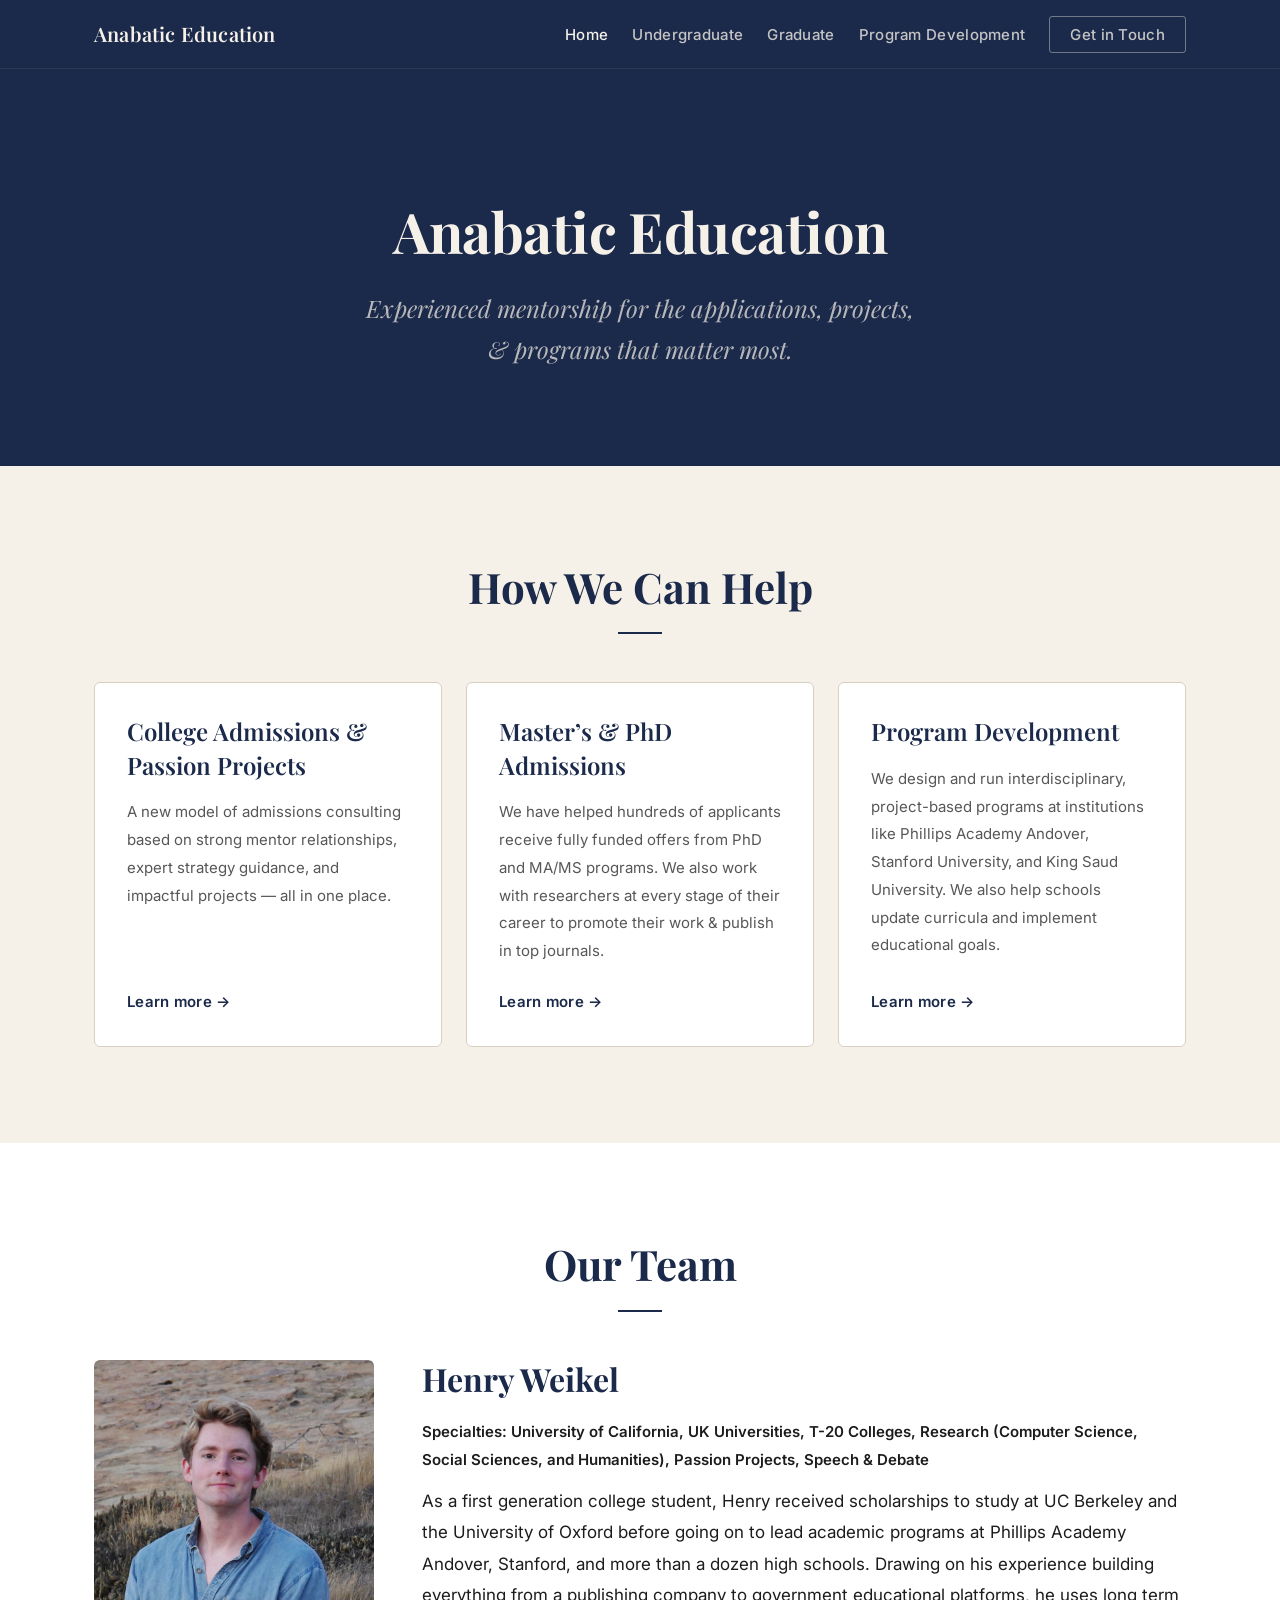
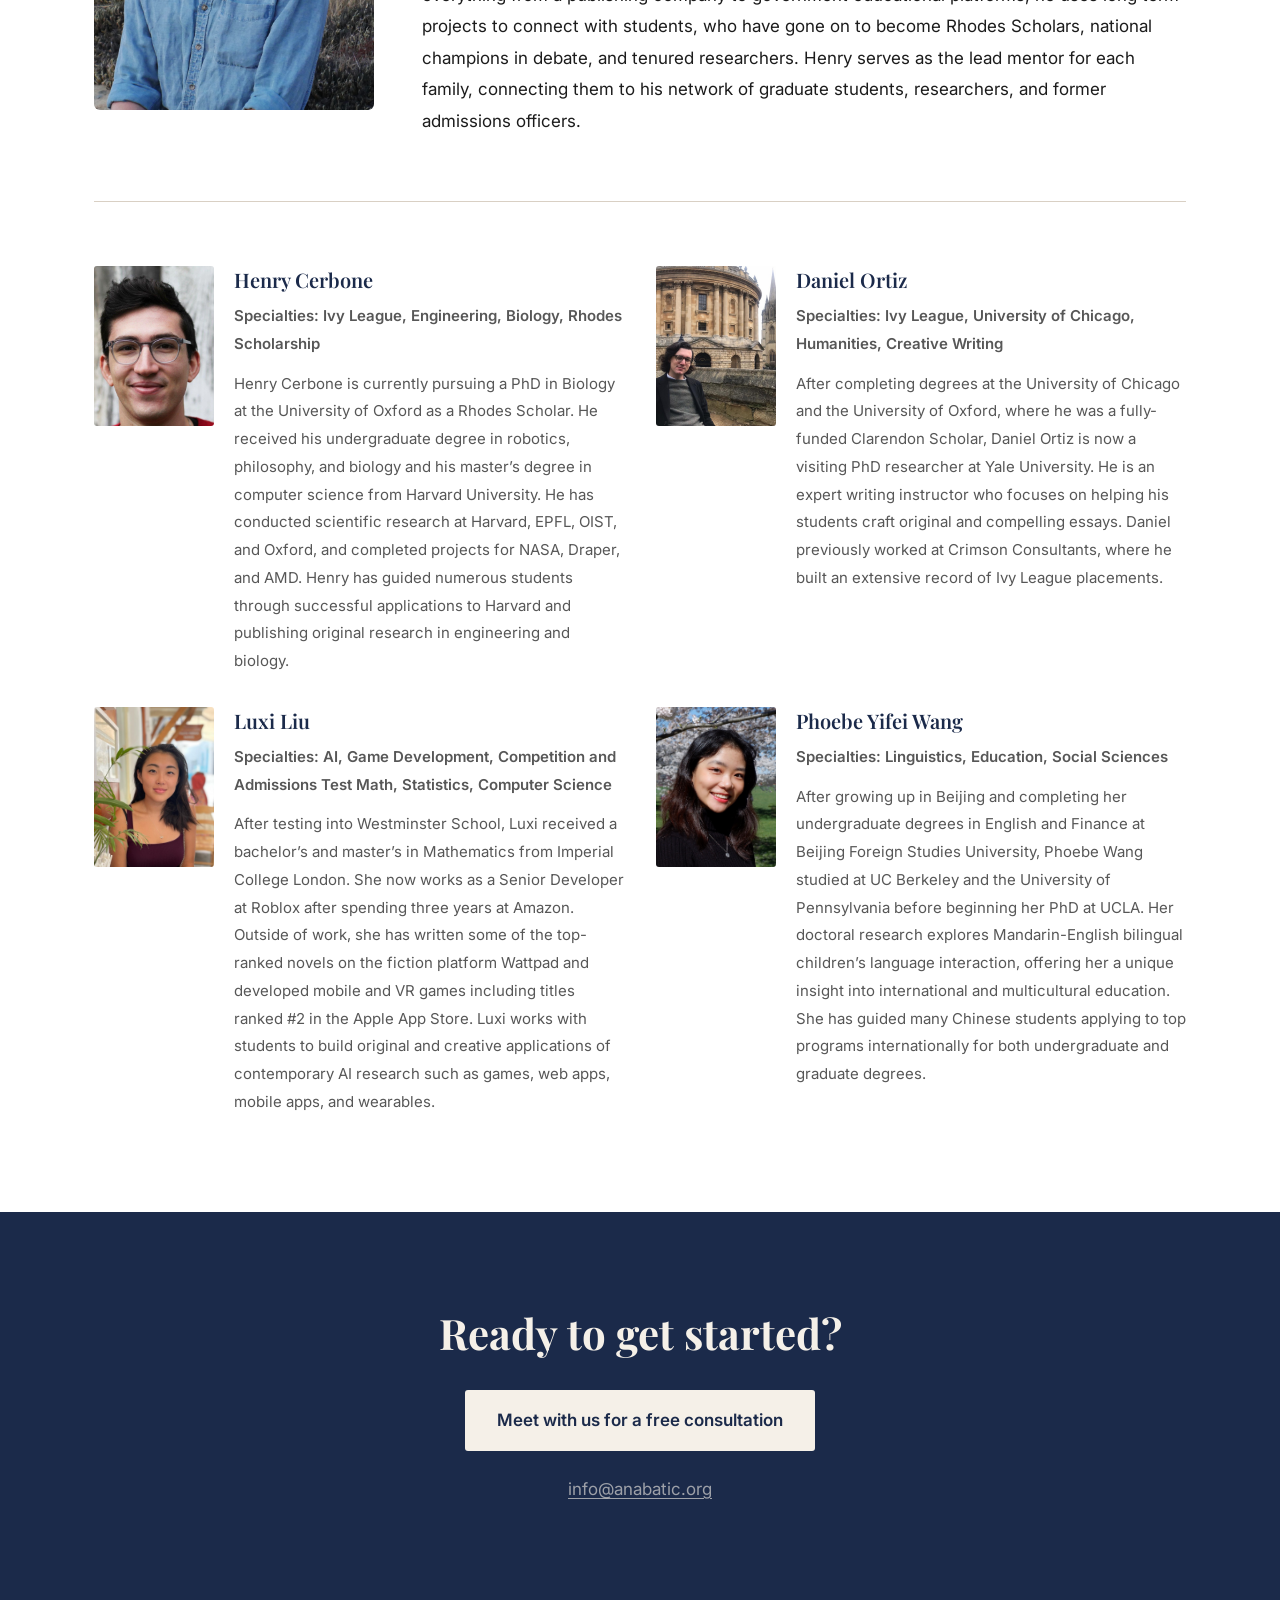
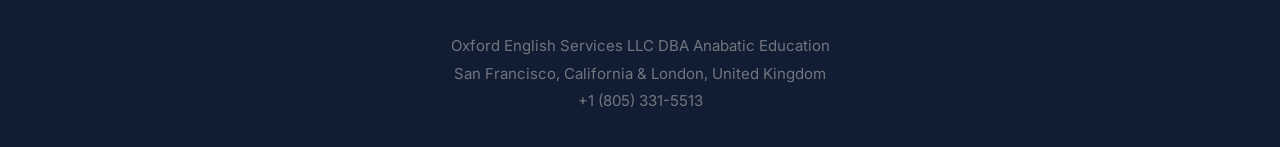
==== index.html @ 7ccd21e7 "Initial site commit" ====
<!DOCTYPE html>
<html lang="en">
<head>
  <meta charset="UTF-8">
  <meta name="viewport" content="width=device-width, initial-scale=1.0">
  <title>Anabatic Education — Mentorship for What Matters</title>
  <meta name="description" content="Experienced mentorship for the applications, projects, and programs that matter most. College admissions, graduate admissions, and program development.">
  <link rel="preconnect" href="https://fonts.googleapis.com">
  <link rel="preconnect" href="https://fonts.gstatic.com" crossorigin>
  <link href="https://fonts.googleapis.com/css2?family=Playfair+Display:ital,wght@0,400;0,600;0,700;1,400&family=Inter:wght@400;500;600&display=swap" rel="stylesheet">
  <link rel="stylesheet" href="styles.css">
</head>
<body>

  <!-- ===================== NAVIGATION ===================== -->
  <header class="site-header">
    <nav class="nav" aria-label="Main navigation">
      <a href="index.html" class="nav-logo">Anabatic Education</a>

      <button class="nav-toggle" aria-label="Toggle navigation" aria-expanded="false">
        <span></span>
        <span></span>
        <span></span>
      </button>

      <ul class="nav-links">
        <li><a href="index.html" aria-current="page">Home</a></li>
        <li><a href="undergraduate.html">Undergraduate</a></li>
        <li><a href="graduate.html">Graduate</a></li>
        <li><a href="program-dev.html">Program Development</a></li>
        <li><a href="https://cal.com/anabatic" class="nav-cta">Get in Touch</a></li>
      </ul>
    </nav>
  </header>

  <!-- ===================== HERO ===================== -->
  <section class="hero">
    <div class="container">
      <h1>Anabatic Education</h1>
      <p class="hero-tagline">Experienced mentorship for the applications, projects, &amp; programs that matter most.</p>
    </div>
  </section>

  <!-- ===================== SERVICES ===================== -->
  <section class="services" id="services">
    <div class="container">
      <h2 class="section-heading">How We Can Help</h2>

      <div class="services-grid">

        <a href="undergraduate.html" class="service-card">
          <h3>College Admissions &amp; Passion Projects</h3>
          <p>A new model of admissions consulting based on strong mentor relationships, expert strategy guidance, and impactful projects — all in one place.</p>
          <span class="card-link">Learn more &rarr;</span>
        </a>

        <a href="graduate.html" class="service-card">
          <h3>Master&rsquo;s &amp; PhD Admissions</h3>
          <p>We have helped hundreds of applicants receive fully funded offers from PhD and MA/MS programs. We also work with researchers at every stage of their career to promote their work &amp; publish in top journals.</p>
          <span class="card-link">Learn more &rarr;</span>
        </a>

        <a href="program-dev.html" class="service-card">
          <h3>Program Development</h3>
          <p>We design and run interdisciplinary, project-based programs at institutions like Phillips Academy Andover, Stanford University, and King Saud University. We also help schools update curricula and implement educational goals.</p>
          <span class="card-link">Learn more &rarr;</span>
        </a>

      </div>
    </div>
  </section>

  <!-- ===================== TEAM ===================== -->
  <section class="team" id="team">
    <div class="container">
      <h2 class="section-heading">Our Team</h2>

      <!-- Lead team member -->
      <div class="team-lead">
        <div class="team-lead-image">
          <img src="images/henryweikel.jpg" alt="Henry Weikel">
        </div>
        <div class="team-lead-bio">
          <h3>Henry Weikel</h3>
          <p class="team-specialties">Specialties: University of California, UK Universities, T-20 Colleges, Research (Computer Science, Social Sciences, and Humanities), Passion Projects, Speech &amp; Debate</p>
          <p>As a first generation college student, Henry received scholarships to study at UC Berkeley and the University of Oxford before going on to lead academic programs at Phillips Academy Andover, Stanford, and more than a dozen high schools. Drawing on his experience building everything from a publishing company to government educational platforms, he uses long term projects to connect with students, who have gone on to become Rhodes Scholars, national champions in debate, and tenured researchers. Henry serves as the lead mentor for each family, connecting them to his network of graduate students, researchers, and former admissions officers.</p>
        </div>
      </div>

      <!-- Secondary team members -->
      <div class="team-grid">

        <div class="team-card">
          <img src="images/henrycerbone.jpg" alt="Henry Cerbone">
          <div class="team-card-body">
            <h4>Henry Cerbone</h4>
            <p class="team-specialties">Specialties: Ivy League, Engineering, Biology, Rhodes Scholarship</p>
            <p>Henry Cerbone is currently pursuing a PhD in Biology at the University of Oxford as a Rhodes Scholar. He received his undergraduate degree in robotics, philosophy, and biology and his master&rsquo;s degree in computer science from Harvard University. He has conducted scientific research at Harvard, EPFL, OIST, and Oxford, and completed projects for NASA, Draper, and AMD. Henry has guided numerous students through successful applications to Harvard and publishing original research in engineering and biology.</p>
          </div>
        </div>

        <div class="team-card">
          <img src="images/danielortiz.jpg" alt="Daniel Ortiz">
          <div class="team-card-body">
            <h4>Daniel Ortiz</h4>
            <p class="team-specialties">Specialties: Ivy League, University of Chicago, Humanities, Creative Writing</p>
            <p>After completing degrees at the University of Chicago and the University of Oxford, where he was a fully-funded Clarendon Scholar, Daniel Ortiz is now a visiting PhD researcher at Yale University. He is an expert writing instructor who focuses on helping his students craft original and compelling essays. Daniel previously worked at Crimson Consultants, where he built an extensive record of Ivy League placements.</p>
          </div>
        </div>

        <div class="team-card">
          <img src="images/luxiliu.jpg" alt="Luxi Liu">
          <div class="team-card-body">
            <h4>Luxi Liu</h4>
            <p class="team-specialties">Specialties: AI, Game Development, Competition and Admissions Test Math, Statistics, Computer Science</p>
            <p>After testing into Westminster School, Luxi received a bachelor&rsquo;s and master&rsquo;s in Mathematics from Imperial College London. She now works as a Senior Developer at Roblox after spending three years at Amazon. Outside of work, she has written some of the top-ranked novels on the fiction platform Wattpad and developed mobile and VR games including titles ranked #2 in the Apple App Store. Luxi works with students to build original and creative applications of contemporary AI research such as games, web apps, mobile apps, and wearables.</p>
          </div>
        </div>

        <div class="team-card">
          <img src="images/phoebewang.jpg" alt="Phoebe Yifei Wang">
          <div class="team-card-body">
            <h4>Phoebe Yifei Wang</h4>
            <p class="team-specialties">Specialties: Linguistics, Education, Social Sciences</p>
            <p>After growing up in Beijing and completing her undergraduate degrees in English and Finance at Beijing Foreign Studies University, Phoebe Wang studied at UC Berkeley and the University of Pennsylvania before beginning her PhD at UCLA. Her doctoral research explores Mandarin-English bilingual children&rsquo;s language interaction, offering her a unique insight into international and multicultural education. She has guided many Chinese students applying to top programs internationally for both undergraduate and graduate degrees.</p>
          </div>
        </div>

      </div>
    </div>
  </section>

  <!-- ===================== CTA ===================== -->
  <section class="cta" id="contact">
    <div class="container">
      <h2>Ready to get started?</h2>
      <a href="https://cal.com/anabatic" class="btn btn-primary">Meet with us for a free consultation</a>
      <p class="cta-email"><a href="mailto:info@anabatic.org">info@anabatic.org</a></p>
    </div>
  </section>

  <!-- ===================== FOOTER ===================== -->
  <footer class="site-footer">
    <div class="container">
      <p>Oxford English Services LLC DBA Anabatic Education</p>
      <p>San Francisco, California &amp; London, United Kingdom</p>
      <p>+1 (805) 331-5513</p>
    </div>
  </footer>

  <script src="script.js" defer></script>

</body>
</html>
---- styles.css ----
/* ============================================================
   ANABATIC EDUCATION — styles.css
   ============================================================ */

/* ============================================================
   Custom Properties
   ============================================================ */
:root {
  /* Brand Colors */
  --color-navy:       #1B2A4A;
  --color-navy-dark:  #111D33;
  --color-cream:      #F5F0E8;
  --color-cream-dark: #EAE3D6;
  --color-white:      #FFFFFF;
  --color-text:       #1C1C1C;
  --color-text-muted: #575757;
  --color-border:     #D9D0C4;

  /* Typography */
  --font-serif: 'Playfair Display', Georgia, 'Times New Roman', serif;
  --font-sans:  'Inter', system-ui, -apple-system, BlinkMacSystemFont, 'Segoe UI', sans-serif;

  /* Type Scale */
  --text-sm:   0.9375rem;  /* 15px */
  --text-base: 1.0625rem;  /* 17px */
  --text-lg:   1.25rem;    /* 20px */
  --text-xl:   1.5rem;     /* 24px */
  --text-2xl:  2rem;       /* 32px */
  --text-3xl:  2.625rem;   /* 42px */
  --text-4xl:  3.5rem;     /* 56px */

  /* Line Heights */
  --lh-tight: 1.2;
  --lh-snug:  1.4;
  --lh-base:  1.7;
  --lh-loose: 1.85;

  /* Spacing (4px base) */
  --sp-1:  0.25rem;   /*  4px */
  --sp-2:  0.5rem;    /*  8px */
  --sp-3:  0.75rem;   /* 12px */
  --sp-4:  1rem;      /* 16px */
  --sp-5:  1.25rem;   /* 20px */
  --sp-6:  1.5rem;    /* 24px */
  --sp-8:  2rem;      /* 32px */
  --sp-10: 2.5rem;    /* 40px */
  --sp-12: 3rem;      /* 48px */
  --sp-16: 4rem;      /* 64px */
  --sp-20: 5rem;      /* 80px */
  --sp-24: 6rem;      /* 96px */
  --sp-32: 8rem;      /* 128px */

  /* Layout */
  --max-width:  1140px;
  --nav-height: 68px;
  --gutter:     1.5rem;
  --radius-sm:  3px;
  --radius-md:  6px;
}

/* ============================================================
   Reset & Base
   ============================================================ */
*, *::before, *::after {
  box-sizing: border-box;
  margin: 0;
  padding: 0;
}

html {
  scroll-behavior: smooth;
  -webkit-text-size-adjust: 100%;
}

body {
  font-family: var(--font-sans);
  font-size: var(--text-base);
  line-height: var(--lh-base);
  color: var(--color-text);
  background-color: var(--color-white);
}

img {
  display: block;
  max-width: 100%;
  height: auto;
}

a {
  color: inherit;
  text-decoration: none;
}

ul {
  list-style: none;
}

/* ============================================================
   Layout Utilities
   ============================================================ */
.container {
  width: 100%;
  max-width: var(--max-width);
  margin-left: auto;
  margin-right: auto;
  padding-left: var(--gutter);
  padding-right: var(--gutter);
}

.section-heading {
  font-family: var(--font-serif);
  font-size: var(--text-3xl);
  font-weight: 700;
  color: var(--color-navy);
  text-align: center;
  line-height: var(--lh-tight);
  margin-bottom: var(--sp-4);
}

.section-heading::after {
  content: '';
  display: block;
  width: 44px;
  height: 2px;
  background-color: var(--color-navy);
  margin: var(--sp-5) auto var(--sp-12);
}

/* ============================================================
   Navigation
   ============================================================ */
.site-header {
  position: sticky;
  top: 0;
  z-index: 200;
  background-color: var(--color-navy);
  border-bottom: 1px solid rgba(255, 255, 255, 0.07);
}

.nav {
  display: flex;
  align-items: center;
  justify-content: space-between;
  height: var(--nav-height);
  max-width: var(--max-width);
  margin-left: auto;
  margin-right: auto;
  padding-left: var(--gutter);
  padding-right: var(--gutter);
}

.nav-logo {
  font-family: var(--font-serif);
  font-size: var(--text-lg);
  font-weight: 600;
  color: var(--color-cream);
  letter-spacing: 0.01em;
  flex-shrink: 0;
}

.nav-links {
  display: flex;
  align-items: center;
  gap: var(--sp-6);
}

.nav-links a {
  font-size: var(--text-sm);
  font-weight: 500;
  color: rgba(245, 240, 232, 0.78);
  letter-spacing: 0.02em;
  transition: color 0.15s;
}

.nav-links a:hover,
.nav-links a[aria-current="page"] {
  color: var(--color-cream);
}

.nav-cta {
  padding: var(--sp-2) var(--sp-5);
  border: 1px solid rgba(245, 240, 232, 0.4);
  border-radius: var(--radius-sm);
  color: var(--color-cream);
  transition: background-color 0.15s, border-color 0.15s;
}

.nav-cta:hover {
  color: var(--color-cream);
  background-color: rgba(245, 240, 232, 0.1);
  border-color: rgba(245, 240, 232, 0.65);
}

/* Hamburger */
.nav-toggle {
  display: none;
  flex-direction: column;
  justify-content: space-between;
  width: 22px;
  height: 16px;
  background: none;
  border: none;
  cursor: pointer;
  flex-shrink: 0;
  padding: 0;
}

.nav-toggle span {
  display: block;
  width: 100%;
  height: 2px;
  background-color: var(--color-cream);
  border-radius: 1px;
}

/* ============================================================
   Hero
   ============================================================ */
.hero {
  background-color: var(--color-navy);
  padding: var(--sp-32) 0 var(--sp-24);
  text-align: center;
}

.hero .container {
  max-width: 800px;
}

.hero h1 {
  font-family: var(--font-serif);
  font-size: var(--text-4xl);
  font-weight: 700;
  color: var(--color-cream);
  line-height: var(--lh-tight);
  letter-spacing: -0.01em;
  margin-bottom: var(--sp-6);
}

.hero-tagline {
  font-family: var(--font-serif);
  font-style: italic;
  font-size: var(--text-xl);
  color: rgba(245, 240, 232, 0.72);
  line-height: var(--lh-base);
  max-width: 560px;
  margin-left: auto;
  margin-right: auto;
}

/* ============================================================
   Services
   ============================================================ */
.services {
  background-color: var(--color-cream);
  padding: var(--sp-24) 0;
}

.services-grid {
  display: grid;
  grid-template-columns: repeat(3, 1fr);
  gap: var(--sp-6);
}

.service-card {
  display: flex;
  flex-direction: column;
  background-color: var(--color-white);
  border: 1px solid var(--color-border);
  border-radius: var(--radius-md);
  padding: var(--sp-8);
  color: var(--color-text);
  transition: border-color 0.2s, box-shadow 0.2s;
}

.service-card:hover {
  border-color: var(--color-navy);
  box-shadow: 0 2px 18px rgba(27, 42, 74, 0.1);
}

.service-card h3 {
  font-family: var(--font-serif);
  font-size: var(--text-xl);
  font-weight: 600;
  color: var(--color-navy);
  line-height: var(--lh-snug);
  margin-bottom: var(--sp-4);
}

.service-card p {
  font-size: var(--text-sm);
  line-height: var(--lh-loose);
  color: var(--color-text-muted);
  flex-grow: 1;
  margin-bottom: var(--sp-6);
}

.card-link {
  font-size: var(--text-sm);
  font-weight: 600;
  color: var(--color-navy);
  letter-spacing: 0.02em;
}

/* ============================================================
   Team
   ============================================================ */
.team {
  background-color: var(--color-white);
  padding: var(--sp-24) 0;
}

/* Lead member */
.team-lead {
  display: grid;
  grid-template-columns: 280px 1fr;
  gap: var(--sp-12);
  align-items: start;
  padding-bottom: var(--sp-16);
  margin-bottom: var(--sp-16);
  border-bottom: 1px solid var(--color-border);
}

.team-lead-image img {
  width: 100%;
  aspect-ratio: 4 / 5;
  object-fit: cover;
  object-position: top;
  border-radius: var(--radius-md);
}

.team-lead-bio h3 {
  font-family: var(--font-serif);
  font-size: var(--text-2xl);
  font-weight: 700;
  color: var(--color-navy);
  line-height: var(--lh-tight);
  margin-bottom: var(--sp-5);
}

.team-lead-bio p {
  line-height: var(--lh-loose);
  color: var(--color-text);
}

/* Secondary team grid */
.team-grid {
  display: grid;
  grid-template-columns: repeat(2, 1fr);
  gap: var(--sp-8);
}

.team-card {
  display: grid;
  grid-template-columns: 120px 1fr;
  gap: var(--sp-5);
  align-items: start;
}

.team-card img {
  width: 120px;
  aspect-ratio: 3 / 4;
  object-fit: cover;
  object-position: top;
  border-radius: var(--radius-sm);
}

.team-card-body h4 {
  font-family: var(--font-serif);
  font-size: var(--text-lg);
  font-weight: 600;
  color: var(--color-navy);
  line-height: var(--lh-snug);
  margin-bottom: var(--sp-2);
}

.team-card-body p {
  font-size: var(--text-sm);
  line-height: var(--lh-loose);
  color: var(--color-text-muted);
}

.team-specialties {
  font-size: var(--text-sm);
  font-weight: 600;
  color: var(--color-navy);
  margin-bottom: var(--sp-3);
}

/* ============================================================
   CTA
   ============================================================ */
.cta {
  background-color: var(--color-navy);
  padding: var(--sp-24) 0;
  text-align: center;
}

.cta h2 {
  font-family: var(--font-serif);
  font-size: var(--text-3xl);
  font-weight: 700;
  color: var(--color-cream);
  line-height: var(--lh-tight);
  margin-bottom: var(--sp-8);
}

.btn {
  display: inline-block;
  font-family: var(--font-sans);
  font-size: var(--text-base);
  font-weight: 600;
  border-radius: var(--radius-sm);
  cursor: pointer;
  transition: background-color 0.15s;
}

.btn-primary {
  padding: var(--sp-4) var(--sp-8);
  background-color: var(--color-cream);
  color: var(--color-navy);
}

.btn-primary:hover {
  background-color: var(--color-white);
}

.cta-email {
  margin-top: var(--sp-6);
}

.cta-email a {
  font-size: var(--text-base);
  color: rgba(245, 240, 232, 0.6);
  text-decoration: underline;
  text-underline-offset: 3px;
  transition: color 0.15s;
}

.cta-email a:hover {
  color: var(--color-cream);
}

/* ============================================================
   Footer
   ============================================================ */
.site-footer {
  background-color: var(--color-navy-dark);
  padding: var(--sp-8) 0;
  text-align: center;
}

.site-footer p {
  font-size: var(--text-sm);
  color: rgba(245, 240, 232, 0.42);
  line-height: var(--lh-loose);
}

/* ============================================================
   Sub-page Hero
   ============================================================ */
.hero--sub {
  padding: var(--sp-20) 0 var(--sp-16);
}

/* ============================================================
   Approach
   ============================================================ */
.approach {
  background-color: var(--color-cream);
  padding: var(--sp-24) 0;
}

.approach-grid {
  display: grid;
  grid-template-columns: repeat(2, 1fr);
  gap: var(--sp-6);
}

.approach-card {
  background-color: var(--color-white);
  border: 1px solid var(--color-border);
  border-radius: var(--radius-md);
  padding: var(--sp-8);
}

.approach-num {
  display: block;
  font-family: var(--font-serif);
  font-size: 2.75rem;
  font-weight: 700;
  color: rgba(27, 42, 74, 0.14);
  line-height: 1;
  margin-bottom: var(--sp-4);
}

.approach-card h3 {
  font-family: var(--font-serif);
  font-size: var(--text-lg);
  font-weight: 600;
  color: var(--color-navy);
  line-height: var(--lh-snug);
  margin-bottom: var(--sp-3);
}

.approach-card p {
  font-size: var(--text-sm);
  line-height: var(--lh-loose);
  color: var(--color-text-muted);
}

/* ============================================================
   Testimonials
   ============================================================ */
.testimonials {
  background-color: var(--color-white);
  padding: var(--sp-24) 0;
}

.testimonials-grid {
  display: grid;
  grid-template-columns: repeat(2, 1fr);
  gap: var(--sp-6);
}

.testimonial-card {
  display: flex;
  flex-direction: column;
  background-color: var(--color-cream);
  border: 1px solid var(--color-border);
  border-radius: var(--radius-md);
  padding: var(--sp-6);
}

.testimonial-header {
  display: flex;
  align-items: center;
  gap: var(--sp-3);
  margin-bottom: var(--sp-5);
  padding-bottom: var(--sp-4);
  border-bottom: 1px solid var(--color-border);
}

.testimonial-logo {
  height: 30px;
  width: auto;
  max-width: 68px;
  object-fit: contain;
  flex-shrink: 0;
}

.testimonial-school {
  font-size: var(--text-sm);
  font-weight: 700;
  color: var(--color-navy);
  line-height: var(--lh-snug);
}

.testimonial-text {
  font-size: var(--text-sm);
  line-height: var(--lh-loose);
  color: var(--color-text);
  font-style: italic;
  flex-grow: 1;
  margin-bottom: var(--sp-4);
}

.testimonial-source {
  font-size: var(--text-sm);
  font-weight: 600;
  color: var(--color-text-muted);
}

/* ============================================================
   Carousel
   ============================================================ */
.carousel-wrapper {
  position: relative;
}

.carousel-controls {
  display: none; /* visible only in carousel mode via media query */
  align-items: center;
  justify-content: center;
  gap: var(--sp-5);
  margin-top: var(--sp-6);
}

.carousel-btn {
  display: flex;
  align-items: center;
  justify-content: center;
  width: 38px;
  height: 38px;
  border-radius: 50%;
  border: 1px solid var(--color-border);
  background: var(--color-white);
  color: var(--color-navy);
  font-size: var(--text-lg);
  line-height: 1;
  cursor: pointer;
  flex-shrink: 0;
  transition: background-color 0.15s, border-color 0.15s, color 0.15s;
}

.carousel-btn:hover:not(:disabled) {
  background-color: var(--color-navy);
  color: var(--color-cream);
  border-color: var(--color-navy);
}

.carousel-btn:disabled {
  opacity: 0.3;
  cursor: default;
}

.carousel-dots {
  display: flex;
  align-items: center;
  gap: var(--sp-2);
}

.carousel-dot {
  width: 8px;
  height: 8px;
  border-radius: 50%;
  border: none;
  padding: 0;
  background-color: var(--color-border);
  cursor: pointer;
  transition: background-color 0.15s, transform 0.15s;
}

.carousel-dot.is-active {
  background-color: var(--color-navy);
  transform: scale(1.35);
}

/* ============================================================
   Graduate — Approach (text layout)
   ============================================================ */
.approach-body {
  display: grid;
  grid-template-columns: 1fr 1fr;
  gap: var(--sp-12);
  margin-bottom: var(--sp-12);
}

.approach-col > p {
  font-size: var(--text-base);
  line-height: var(--lh-loose);
  color: var(--color-text);
}

.approach-list {
  list-style: none;
  display: flex;
  flex-direction: column;
  gap: var(--sp-3);
  margin-top: var(--sp-4);
}

.approach-list li {
  font-size: var(--text-base);
  color: var(--color-text);
  padding-left: var(--sp-5);
  position: relative;
  line-height: var(--lh-snug);
}

.approach-list li::before {
  content: '\2014'; /* em dash */
  position: absolute;
  left: 0;
  color: var(--color-navy);
  font-weight: 600;
}

/* ============================================================
   Video Embed
   ============================================================ */
.approach-video {
  margin-top: var(--sp-4);
}

.approach-video-label {
  font-size: var(--text-base);
  color: var(--color-text);
  line-height: var(--lh-base);
  margin-bottom: var(--sp-5);
}

.video-wrapper {
  position: relative;
  padding-bottom: 56.25%; /* 16:9 */
  height: 0;
  overflow: hidden;
  border-radius: var(--radius-md);
  background-color: var(--color-navy-dark);
}

.video-wrapper iframe {
  position: absolute;
  top: 0;
  left: 0;
  width: 100%;
  height: 100%;
  border: 0;
}

/* ============================================================
   Course Callout
   ============================================================ */
.course-section {
  background-color: var(--color-white);
  padding: var(--sp-16) 0;
}

.course-callout {
  display: flex;
  align-items: center;
  justify-content: space-between;
  gap: var(--sp-8);
  background-color: var(--color-cream);
  border: 1px solid var(--color-border);
  border-radius: var(--radius-md);
  padding: var(--sp-8) var(--sp-10);
  max-width: 800px;
  margin: 0 auto;
}

.course-callout-text h3 {
  font-family: var(--font-serif);
  font-size: var(--text-xl);
  font-weight: 600;
  color: var(--color-navy);
  margin-bottom: var(--sp-2);
}

.course-callout-text p {
  font-size: var(--text-sm);
  color: var(--color-text-muted);
  line-height: var(--lh-base);
}

.btn-navy {
  display: inline-block;
  padding: var(--sp-4) var(--sp-6);
  background-color: var(--color-navy);
  color: var(--color-cream);
  border-radius: var(--radius-sm);
  font-family: var(--font-sans);
  font-size: var(--text-sm);
  font-weight: 600;
  white-space: nowrap;
  flex-shrink: 0;
  transition: background-color 0.15s;
}

.btn-navy:hover {
  background-color: var(--color-navy-dark);
}

/* ============================================================
   Case Studies
   ============================================================ */
.case-studies {
  background-color: var(--color-cream);
  padding: var(--sp-24) 0;
}

.case-studies-grid {
  display: grid;
  grid-template-columns: repeat(2, 1fr);
  gap: var(--sp-6);
}

.case-study-card {
  background-color: var(--color-white);
  border: 1px solid var(--color-border);
  border-radius: var(--radius-md);
  overflow: hidden;
  display: flex;
  flex-direction: column;
}

.case-study-card img {
  width: 100%;
  height: 220px;
  object-fit: cover;
  display: block;
}

.case-study-card-body {
  padding: var(--sp-8);
  flex: 1;
}

.case-study-card-body h3 {
  font-family: var(--font-serif);
  font-size: var(--text-xl);
  font-weight: 600;
  color: var(--color-navy);
  line-height: var(--lh-snug);
  margin-bottom: var(--sp-4);
}

.case-study-card-body p {
  font-size: var(--text-sm);
  line-height: var(--lh-loose);
  color: var(--color-text-muted);
}

/* ============================================================
   Responsive — Tablet (≤ 900px)
   ============================================================ */
@media (max-width: 900px) {
  :root {
    --text-4xl: 2.75rem;
    --text-3xl: 2.125rem;
  }

  .services-grid {
    grid-template-columns: 1fr;
    max-width: 560px;
    margin-left: auto;
    margin-right: auto;
  }

  .team-lead {
    grid-template-columns: 220px 1fr;
    gap: var(--sp-8);
  }

  /* Carousel mode: switch testimonials from grid to flex track */
  .carousel-wrapper {
    overflow: hidden;
  }

  .testimonials-grid {
    display: flex;
    gap: 0;
    transition: transform 0.35s ease;
    will-change: transform;
  }

  .testimonial-card {
    flex: 0 0 100%;
    min-width: 100%;
  }

  .carousel-controls {
    display: flex;
  }
}

/* ============================================================
   Responsive — Mobile (≤ 640px)
   ============================================================ */
@media (max-width: 640px) {
  :root {
    --text-4xl: 2.25rem;
    --text-3xl: 1.875rem;
    --text-2xl: 1.5rem;
    --gutter:   1.25rem;
  }

  /* Nav: show hamburger */
  .nav-toggle {
    display: flex;
  }

  .nav-links {
    display: none;
    position: fixed;
    top: var(--nav-height);
    left: 0;
    right: 0;
    z-index: 199;
    flex-direction: column;
    align-items: flex-start;
    background-color: var(--color-navy);
    padding: var(--sp-4) var(--gutter) var(--sp-6);
    gap: var(--sp-4);
    border-top: 1px solid rgba(255, 255, 255, 0.07);
    box-shadow: 0 8px 24px rgba(0, 0, 0, 0.3);
  }

  .nav-links.is-open {
    display: flex;
  }

  .nav-links a {
    font-size: var(--text-base);
  }

  /* Remove border/padding from mobile CTA link */
  .nav-cta {
    border: none;
    padding: 0;
  }

  /* Hero */
  .hero {
    padding: var(--sp-20) 0 var(--sp-16);
  }

  /* Services */
  .services {
    padding: var(--sp-16) 0;
  }

  .services-grid {
    max-width: none;
  }

  /* Team */
  .team {
    padding: var(--sp-16) 0;
  }

  .team-lead {
    grid-template-columns: 1fr;
    gap: var(--sp-6);
  }

  .team-lead-image img {
    max-width: 200px;
  }

  .team-grid {
    grid-template-columns: 1fr;
  }

  .approach-grid {
    grid-template-columns: 1fr;
  }

  .approach-body {
    grid-template-columns: 1fr;
  }

  .course-callout {
    flex-direction: column;
    text-align: center;
    padding: var(--sp-8);
  }

  .team-card {
    grid-template-columns: 100px 1fr;
    gap: var(--sp-4);
  }

  .team-card img {
    width: 100px;
  }

  .case-studies-grid {
    grid-template-columns: 1fr;
  }

  /* CTA */
  .cta {
    padding: var(--sp-16) 0;
  }

  .btn-primary {
    width: 100%;
    max-width: 360px;
  }
}
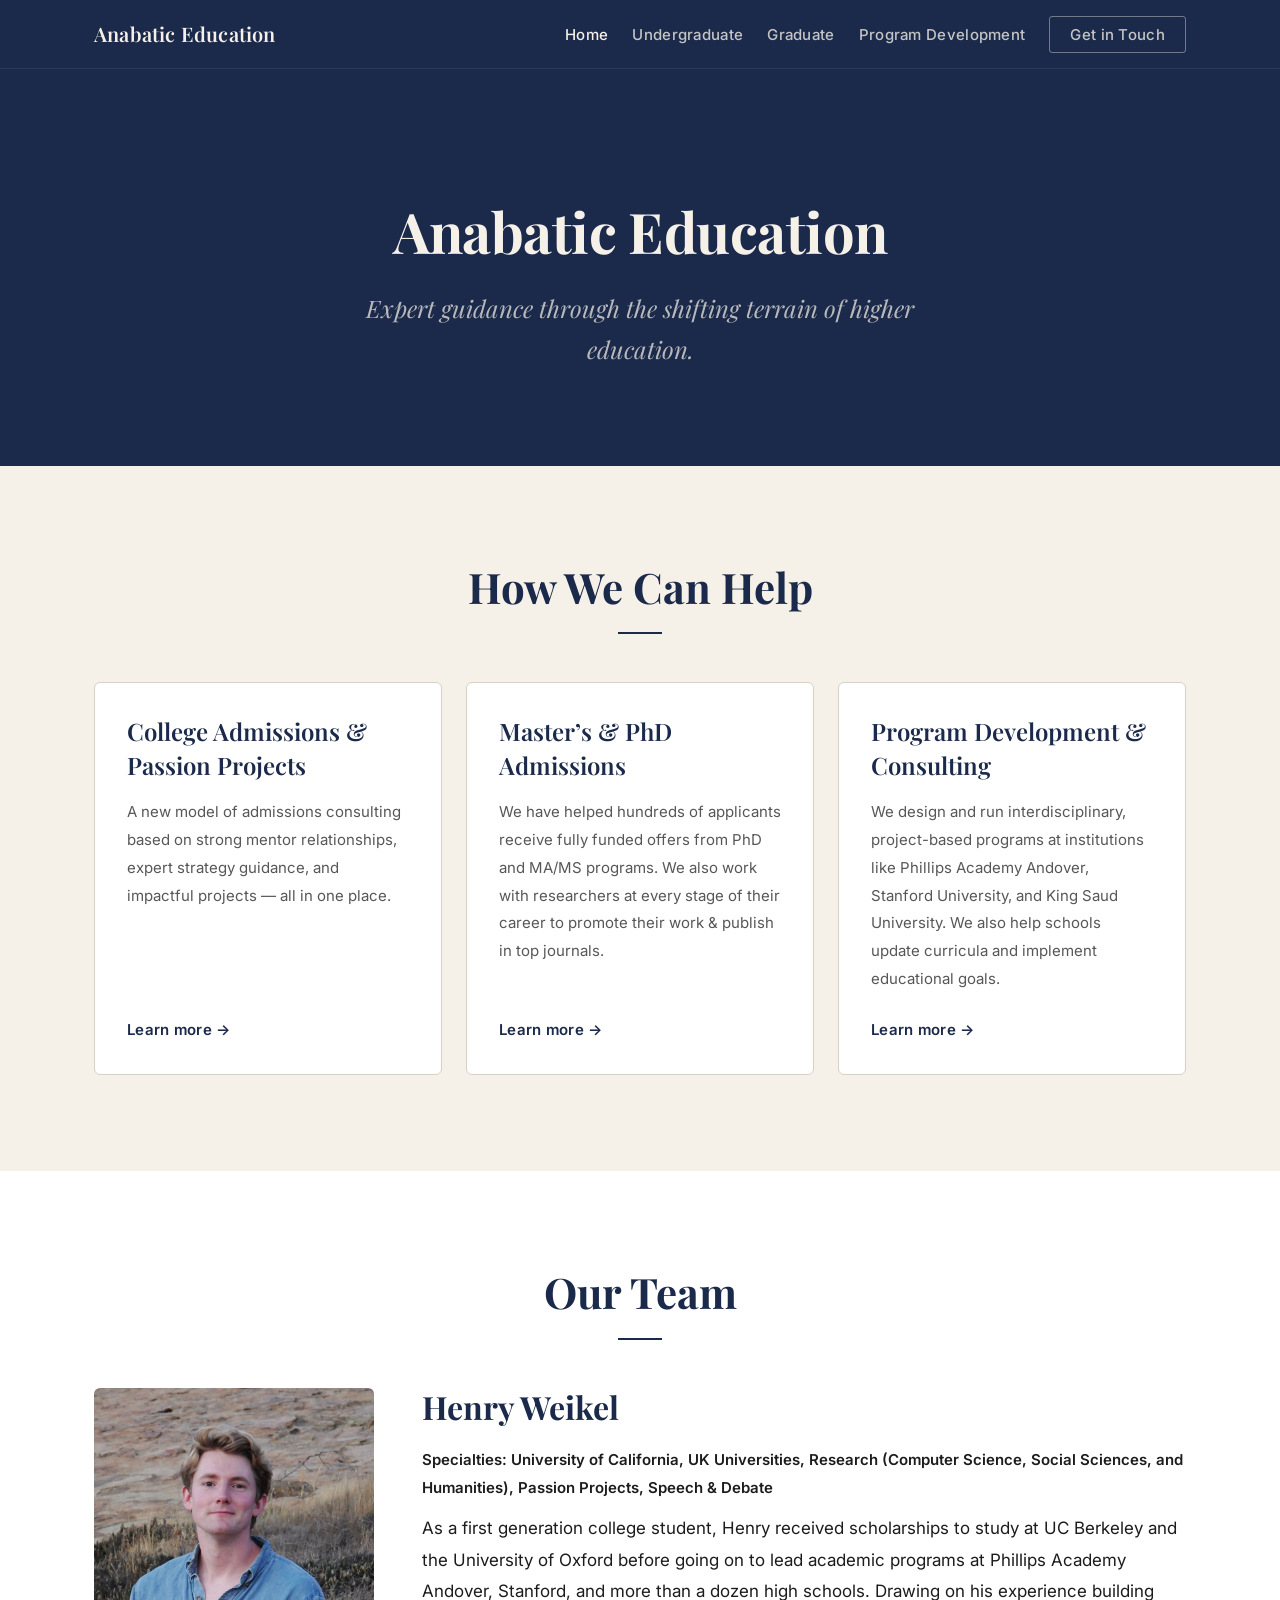
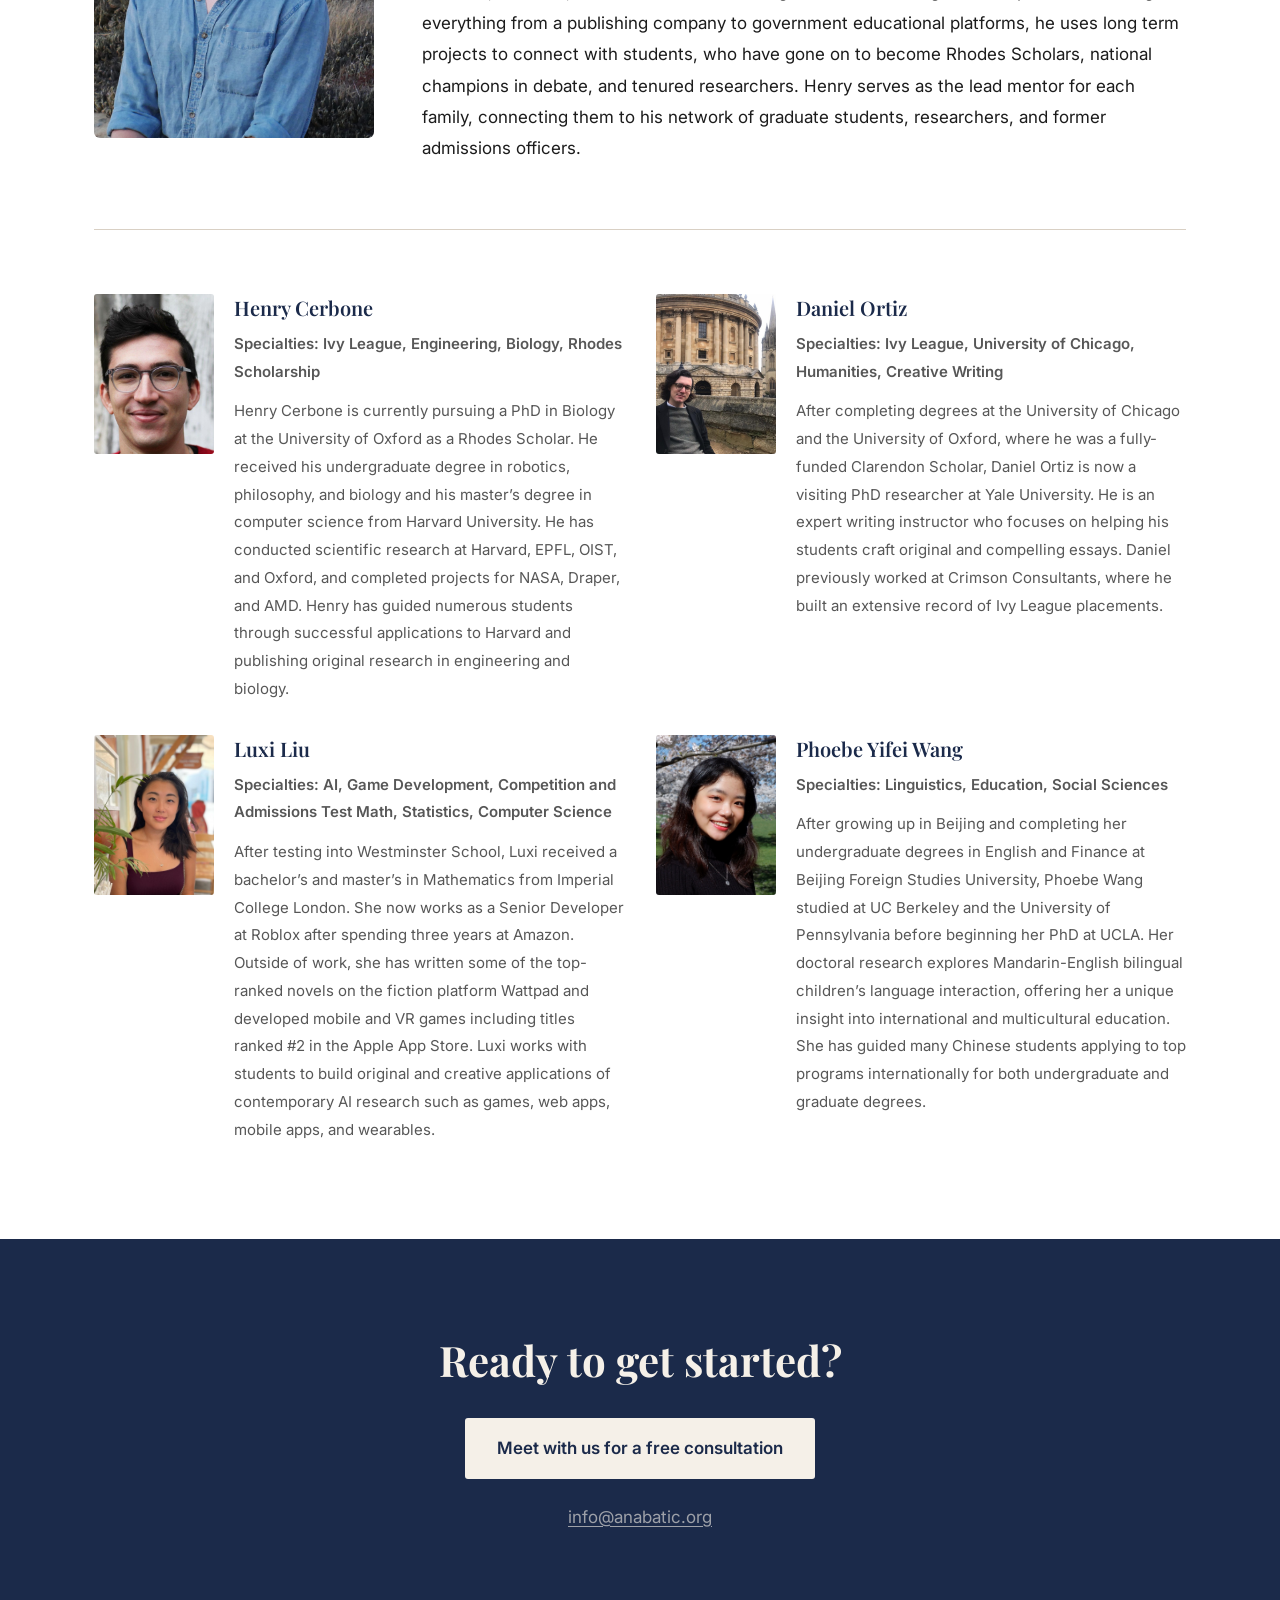
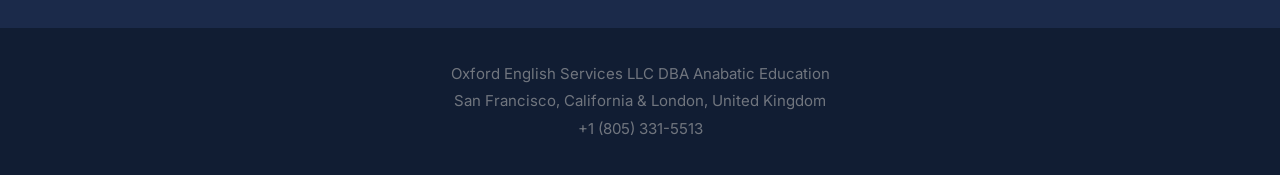
==== commit 3d8ecd22: "update copy" ====
--- a/index.html
+++ b/index.html
@@ -3,8 +3,8 @@
 <head>
   <meta charset="UTF-8">
   <meta name="viewport" content="width=device-width, initial-scale=1.0">
-  <title>Anabatic Education — Mentorship for What Matters</title>
-  <meta name="description" content="Experienced mentorship for the applications, projects, and programs that matter most. College admissions, graduate admissions, and program development.">
+  <title>Anabatic Education</title>
+  <meta name="description" content="Expert guidance for college admissions, graduate admissions, and program development.">
   <link rel="preconnect" href="https://fonts.googleapis.com">
   <link rel="preconnect" href="https://fonts.gstatic.com" crossorigin>
   <link href="https://fonts.googleapis.com/css2?family=Playfair+Display:ital,wght@0,400;0,600;0,700;1,400&family=Inter:wght@400;500;600&display=swap" rel="stylesheet">
@@ -37,7 +37,7 @@
   <section class="hero">
     <div class="container">
       <h1>Anabatic Education</h1>
-      <p class="hero-tagline">Experienced mentorship for the applications, projects, &amp; programs that matter most.</p>
+      <p class="hero-tagline">Expert guidance through the shifting terrain of higher education.</p>
     </div>
   </section>
 
@@ -61,7 +61,7 @@
         </a>
 
         <a href="program-dev.html" class="service-card">
-          <h3>Program Development</h3>
+          <h3>Program Development & Consulting</h3>
           <p>We design and run interdisciplinary, project-based programs at institutions like Phillips Academy Andover, Stanford University, and King Saud University. We also help schools update curricula and implement educational goals.</p>
           <span class="card-link">Learn more &rarr;</span>
         </a>
@@ -82,7 +82,7 @@
         </div>
         <div class="team-lead-bio">
           <h3>Henry Weikel</h3>
-          <p class="team-specialties">Specialties: University of California, UK Universities, T-20 Colleges, Research (Computer Science, Social Sciences, and Humanities), Passion Projects, Speech &amp; Debate</p>
+          <p class="team-specialties">Specialties: University of California, UK Universities, Research (Computer Science, Social Sciences, and Humanities), Passion Projects, Speech &amp; Debate</p>
           <p>As a first generation college student, Henry received scholarships to study at UC Berkeley and the University of Oxford before going on to lead academic programs at Phillips Academy Andover, Stanford, and more than a dozen high schools. Drawing on his experience building everything from a publishing company to government educational platforms, he uses long term projects to connect with students, who have gone on to become Rhodes Scholars, national champions in debate, and tenured researchers. Henry serves as the lead mentor for each family, connecting them to his network of graduate students, researchers, and former admissions officers.</p>
         </div>
       </div>
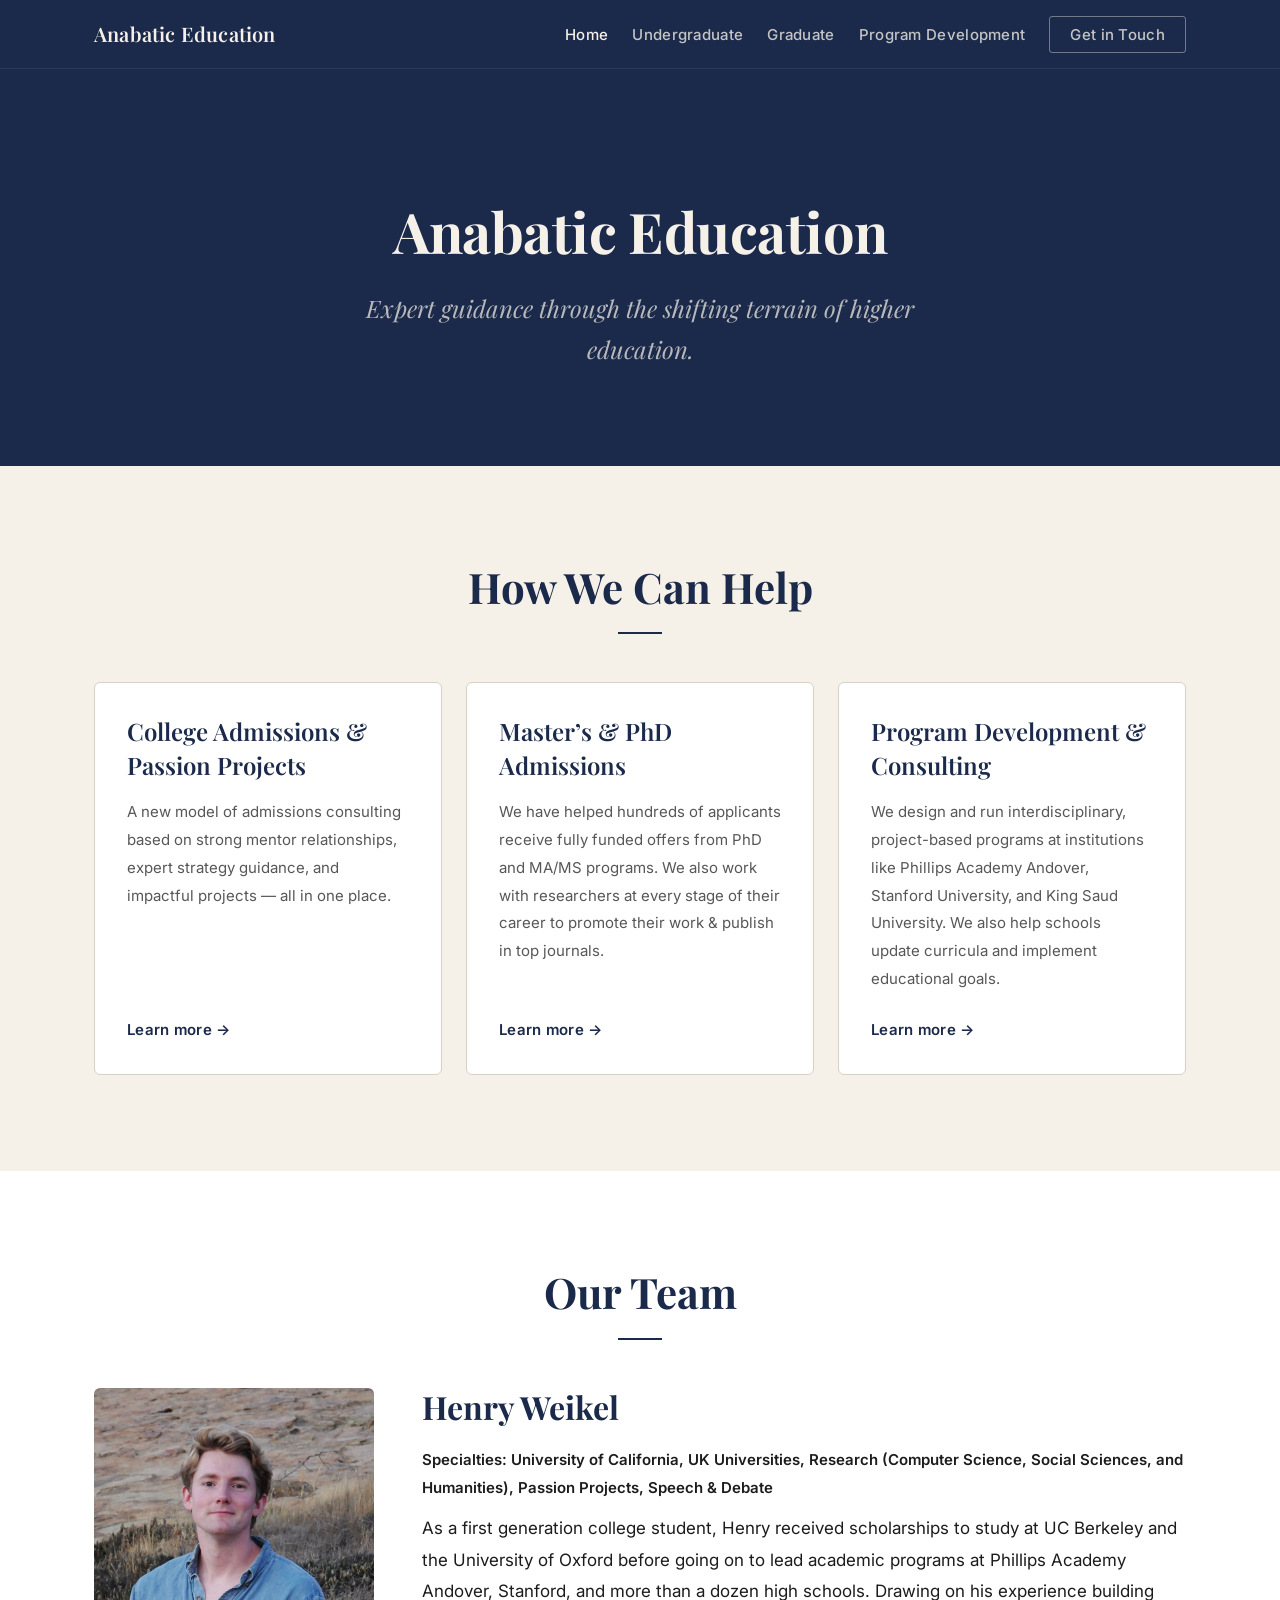
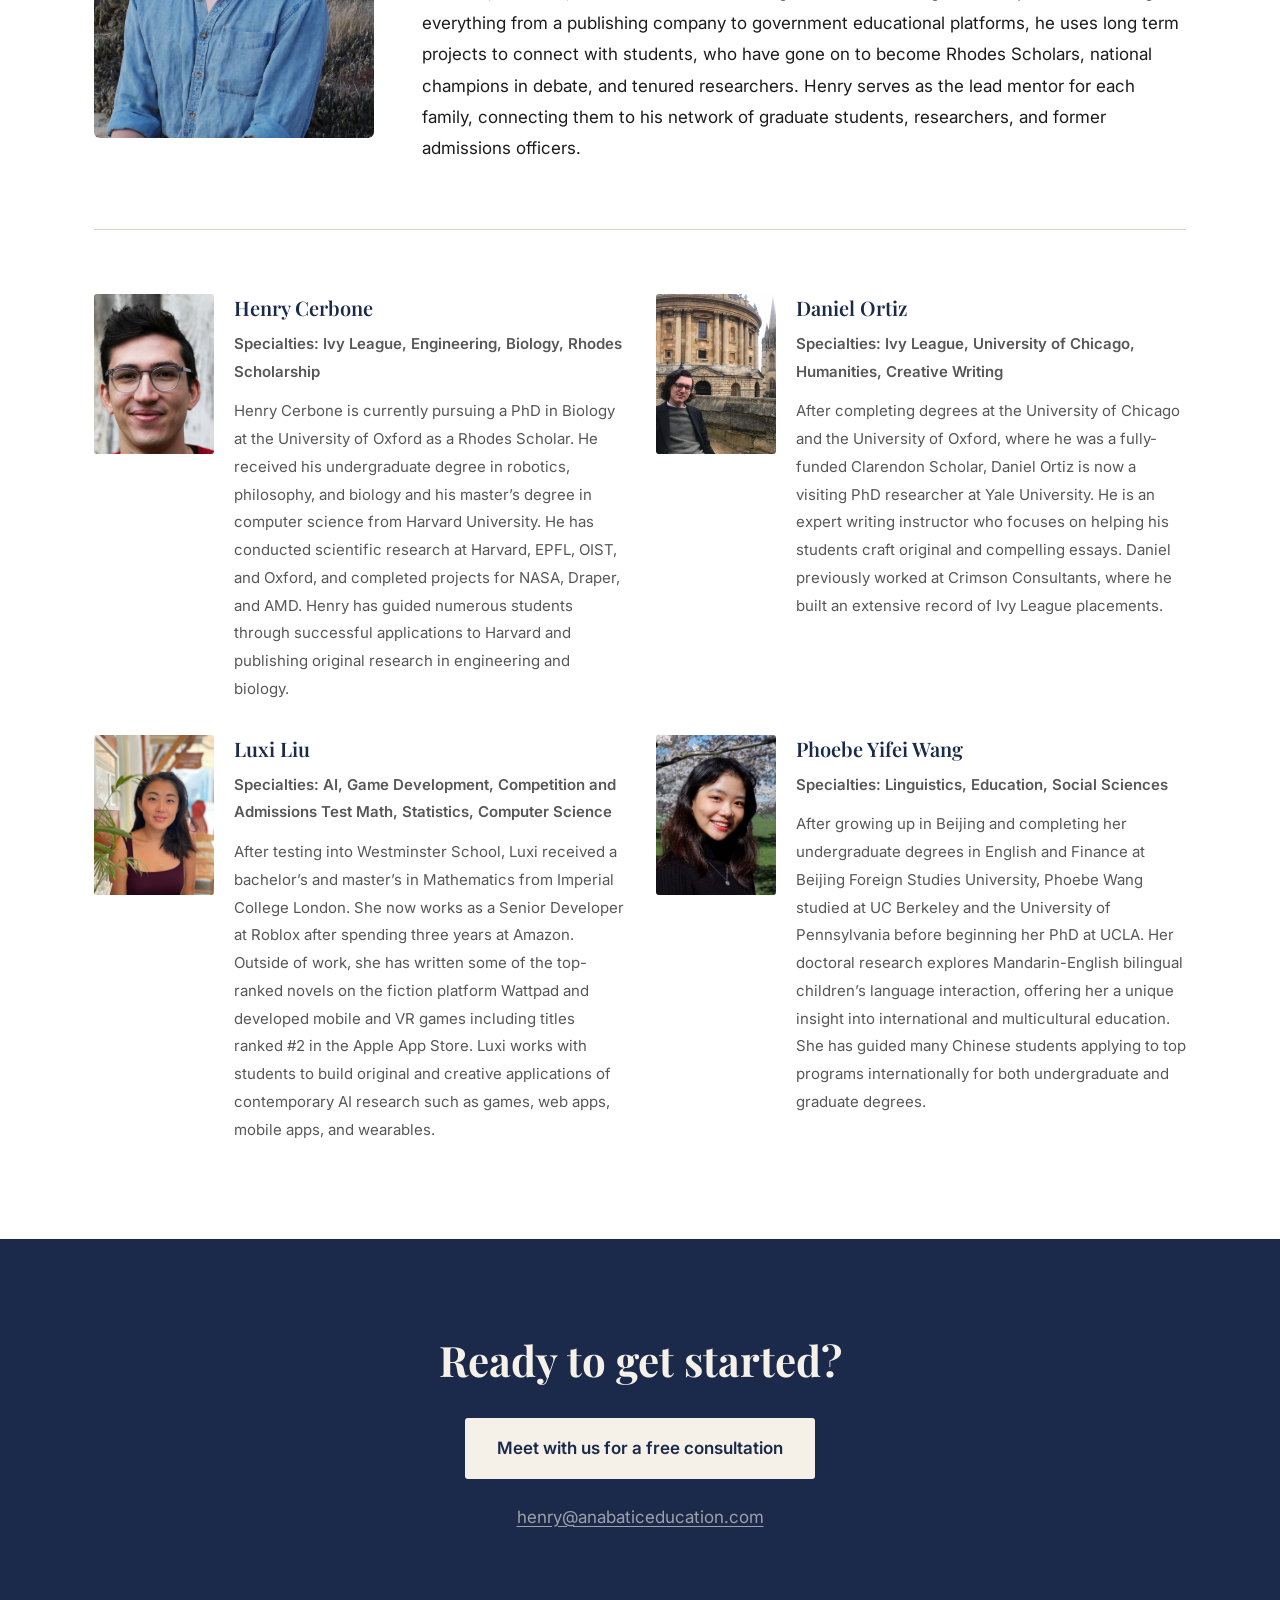
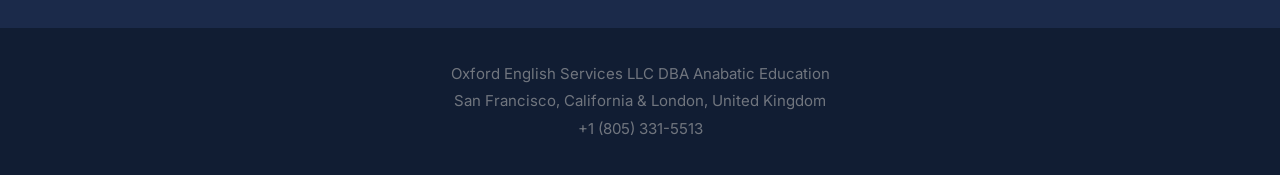
==== commit 517ba077: "update contact email" ====
--- a/index.html
+++ b/index.html
@@ -135,7 +135,7 @@
     <div class="container">
       <h2>Ready to get started?</h2>
       <a href="https://cal.com/anabatic" class="btn btn-primary">Meet with us for a free consultation</a>
-      <p class="cta-email"><a href="mailto:info@anabatic.org">info@anabatic.org</a></p>
+      <p class="cta-email"><a href="mailto:henry@anabaticeducation.com">henry@anabaticeducation.com</a></p>
     </div>
   </section>
 
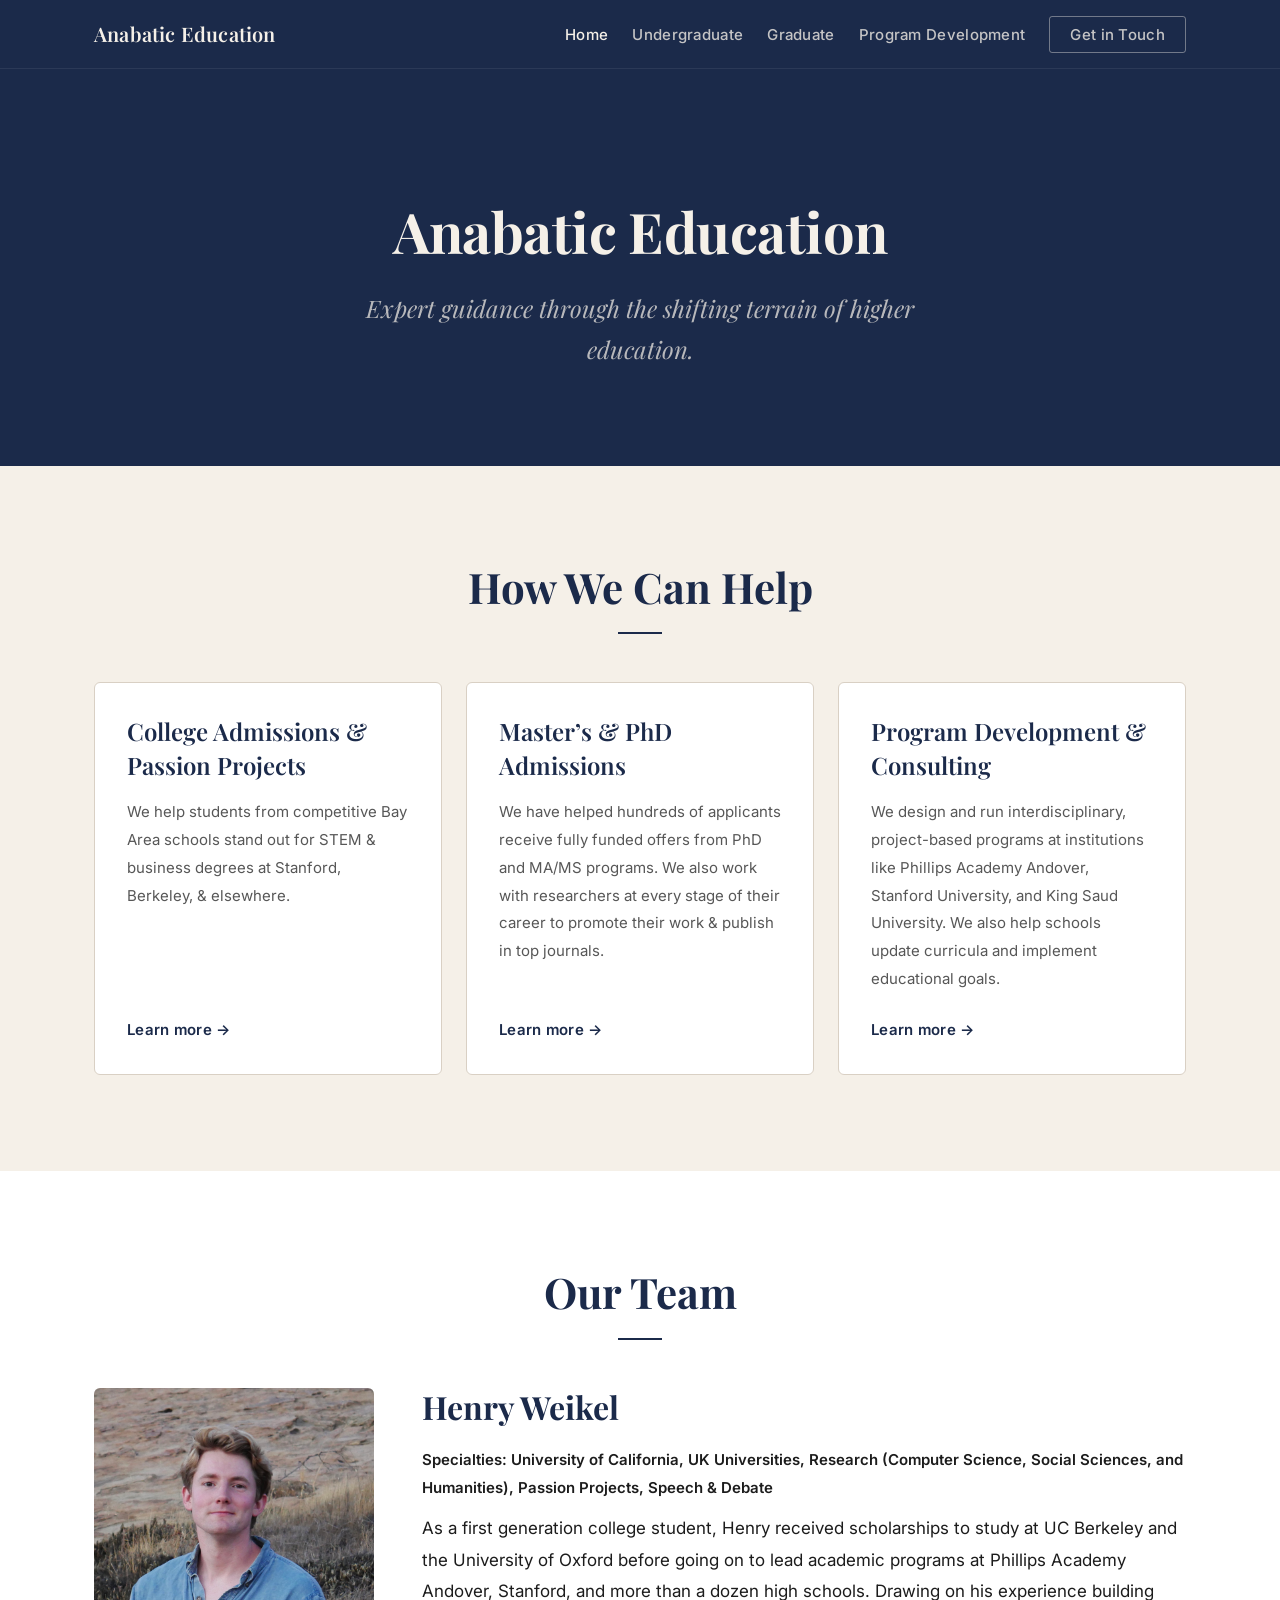
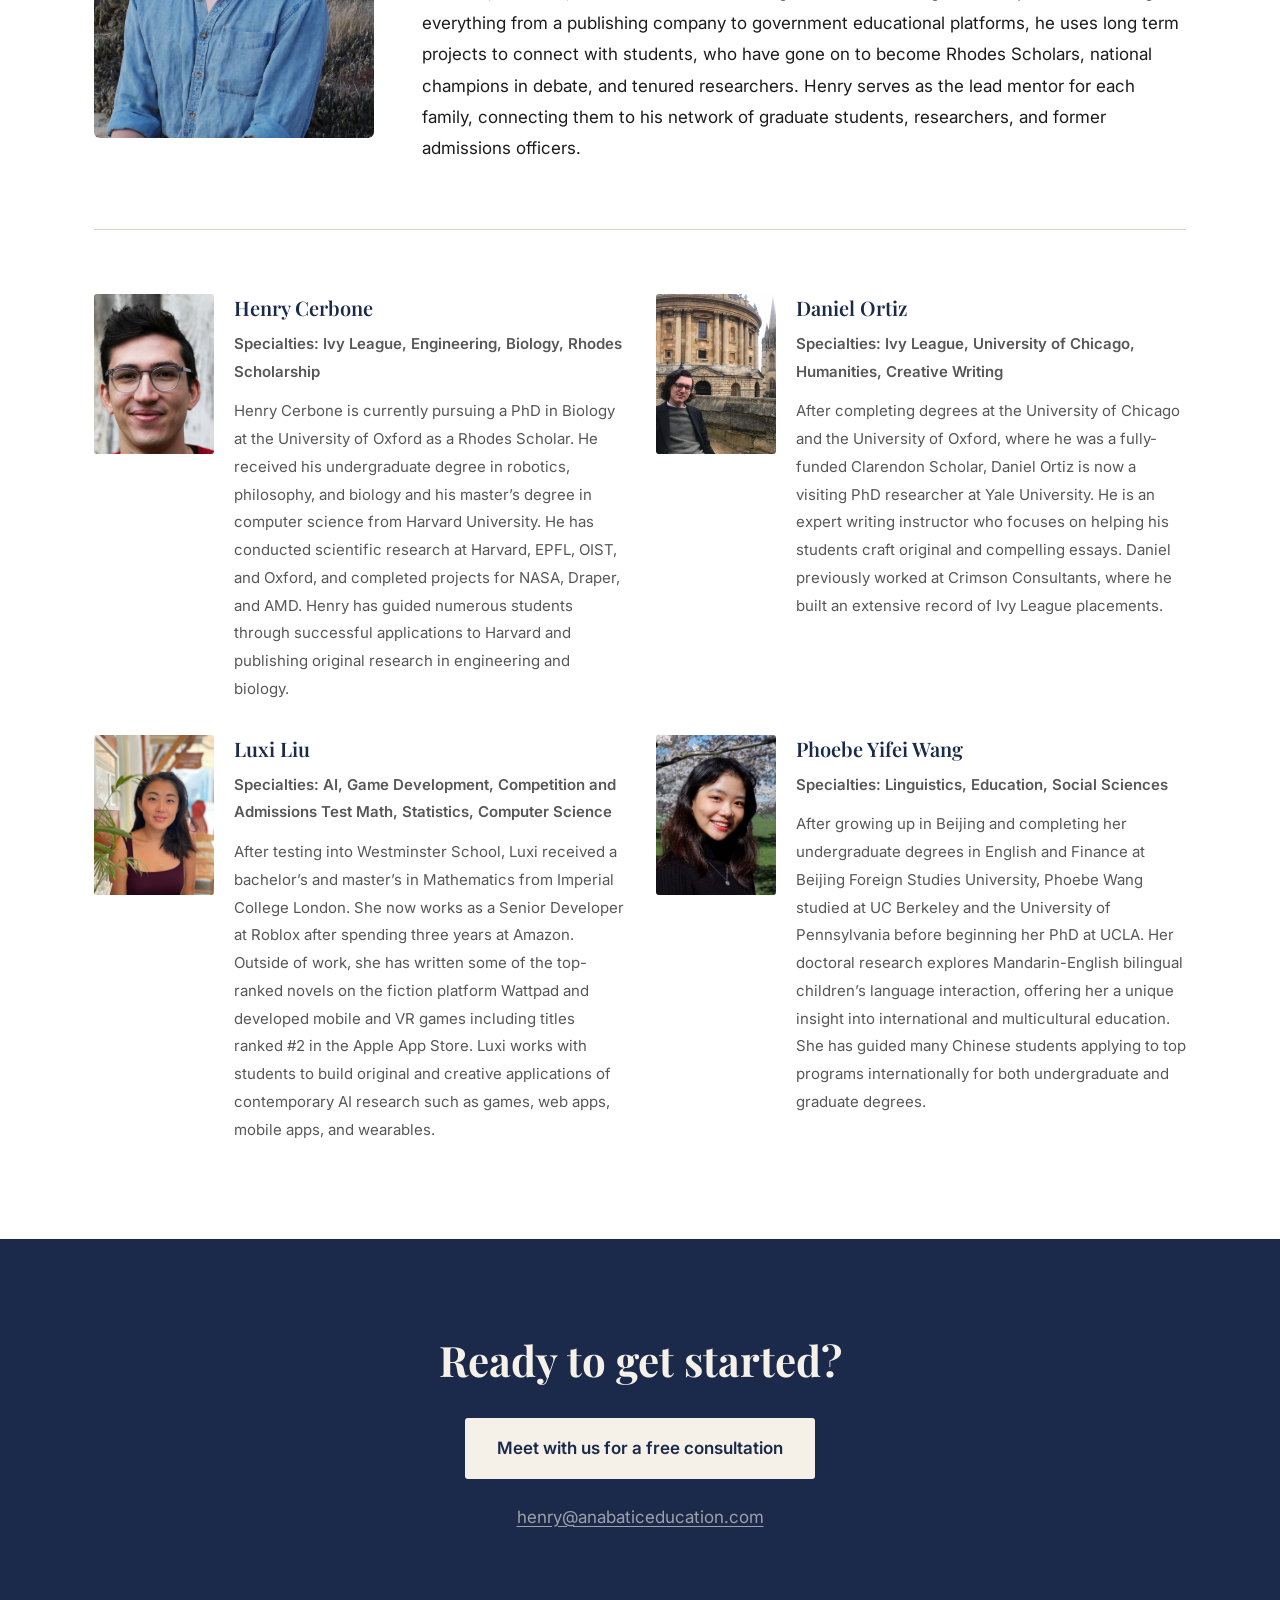
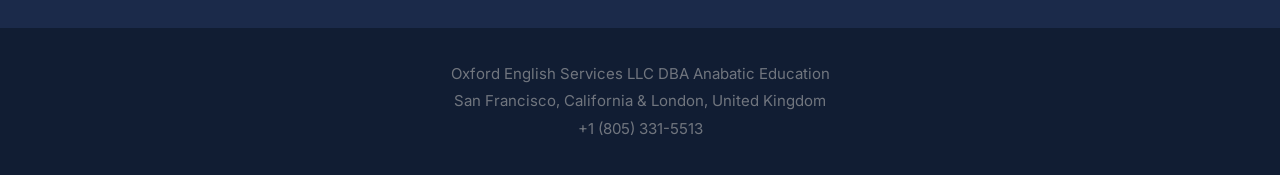
==== commit d82c1f33: "Add SEO fundamentals and Bay Area positioning - Add canonical tags, Open Graph/Twitter cards, and JS" ====
--- a/index.html
+++ b/index.html
@@ -3,12 +3,59 @@
 <head>
   <meta charset="UTF-8">
   <meta name="viewport" content="width=device-width, initial-scale=1.0">
-  <title>Anabatic Education</title>
-  <meta name="description" content="Expert guidance for college admissions, graduate admissions, and program development.">
+  <title>Anabatic Education | Bay Area College &amp; Graduate Admissions Consulting</title>
+  <meta name="description" content="Expert, mentor-led guidance for college admissions, graduate admissions, and program development — serving Bay Area families and students nationwide.">
+  <link rel="canonical" href="https://anabaticeducation.com/">
+
+  <meta property="og:type" content="website">
+  <meta property="og:site_name" content="Anabatic Education">
+  <meta property="og:title" content="Anabatic Education | Bay Area College &amp; Graduate Admissions Consulting">
+  <meta property="og:description" content="Expert, mentor-led guidance for college admissions, graduate admissions, and program development — serving Bay Area families and students nationwide.">
+  <meta property="og:url" content="https://anabaticeducation.com/">
+  <meta property="og:image" content="https://anabaticeducation.com/images/henryweikel.jpg">
+  <meta name="twitter:card" content="summary_large_image">
+  <meta name="twitter:title" content="Anabatic Education | Bay Area College &amp; Graduate Admissions Consulting">
+  <meta name="twitter:description" content="Expert, mentor-led guidance for college admissions, graduate admissions, and program development — serving Bay Area families and students nationwide.">
+  <meta name="twitter:image" content="https://anabaticeducation.com/images/henryweikel.jpg">
+
+  <link rel="icon" href="favicon.svg" type="image/svg+xml">
+  <link rel="alternate icon" href="favicon.ico">
+  <link rel="apple-touch-icon" href="apple-touch-icon.png">
+
   <link rel="preconnect" href="https://fonts.googleapis.com">
   <link rel="preconnect" href="https://fonts.gstatic.com" crossorigin>
   <link href="https://fonts.googleapis.com/css2?family=Playfair+Display:ital,wght@0,400;0,600;0,700;1,400&family=Inter:wght@400;500;600&display=swap" rel="stylesheet">
   <link rel="stylesheet" href="styles.css">
+
+  <script type="application/ld+json">
+  {
+    "@context": "https://schema.org",
+    "@type": "ProfessionalService",
+    "name": "Anabatic Education",
+    "alternateName": "Oxford English Services LLC",
+    "url": "https://anabaticeducation.com/",
+    "logo": "https://anabaticeducation.com/images/henryweikel.jpg",
+    "image": "https://anabaticeducation.com/images/henryweikel.jpg",
+    "description": "Expert, mentor-led guidance for college admissions, graduate admissions, and program development.",
+    "email": "henry@anabaticeducation.com",
+    "telephone": "+1-805-331-5513",
+    "address": [
+      {
+        "@type": "PostalAddress",
+        "addressLocality": "San Francisco",
+        "addressRegion": "CA",
+        "addressCountry": "US"
+      },
+      {
+        "@type": "PostalAddress",
+        "addressLocality": "London",
+        "addressCountry": "GB"
+      }
+    ],
+    "areaServed": ["San Francisco Bay Area", "United States", "United Kingdom"],
+    "sameAs": ["https://cal.com/anabatic"]
+  }
+  </script>
 </head>
 <body>
 
@@ -50,7 +97,7 @@
 
         <a href="undergraduate.html" class="service-card">
           <h3>College Admissions &amp; Passion Projects</h3>
-          <p>A new model of admissions consulting based on strong mentor relationships, expert strategy guidance, and impactful projects — all in one place.</p>
+          <p>We help students from competitive Bay Area schools stand out for STEM &amp; business degrees at Stanford, Berkeley, &amp; elsewhere.</p>
           <span class="card-link">Learn more &rarr;</span>
         </a>
 
--- a/styles.css
+++ b/styles.css
@@ -247,6 +247,58 @@
   margin-right: auto;
 }
 
+.hero-specialty {
+  font-family: var(--font-serif);
+  font-style: normal;
+  font-weight: 600;
+  font-size: var(--text-xl);
+  color: var(--color-cream);
+  line-height: var(--lh-snug);
+  max-width: 600px;
+  margin-left: auto;
+  margin-right: auto;
+}
+
+/* ============================================================
+   Specialty Spotlight
+   ============================================================ */
+.specialty {
+  background-color: var(--color-white);
+  padding: var(--sp-16) 0;
+  text-align: center;
+  border-bottom: 1px solid var(--color-border);
+}
+
+.specialty-label {
+  font-family: var(--font-sans);
+  font-size: var(--text-sm);
+  font-weight: 600;
+  text-transform: uppercase;
+  letter-spacing: 0.06em;
+  color: var(--color-text-muted);
+  margin-bottom: var(--sp-4);
+}
+
+.specialty-list {
+  list-style: none;
+  display: flex;
+  flex-wrap: wrap;
+  justify-content: center;
+  gap: var(--sp-3);
+  max-width: 720px;
+  margin: 0 auto;
+}
+
+.specialty-list li {
+  font-family: var(--font-sans);
+  font-size: var(--text-sm);
+  color: var(--color-navy);
+  background-color: var(--color-cream);
+  border: 1px solid var(--color-border);
+  border-radius: 999px;
+  padding: var(--sp-2) var(--sp-5);
+}
+
 /* ============================================================
    Services
    ============================================================ */
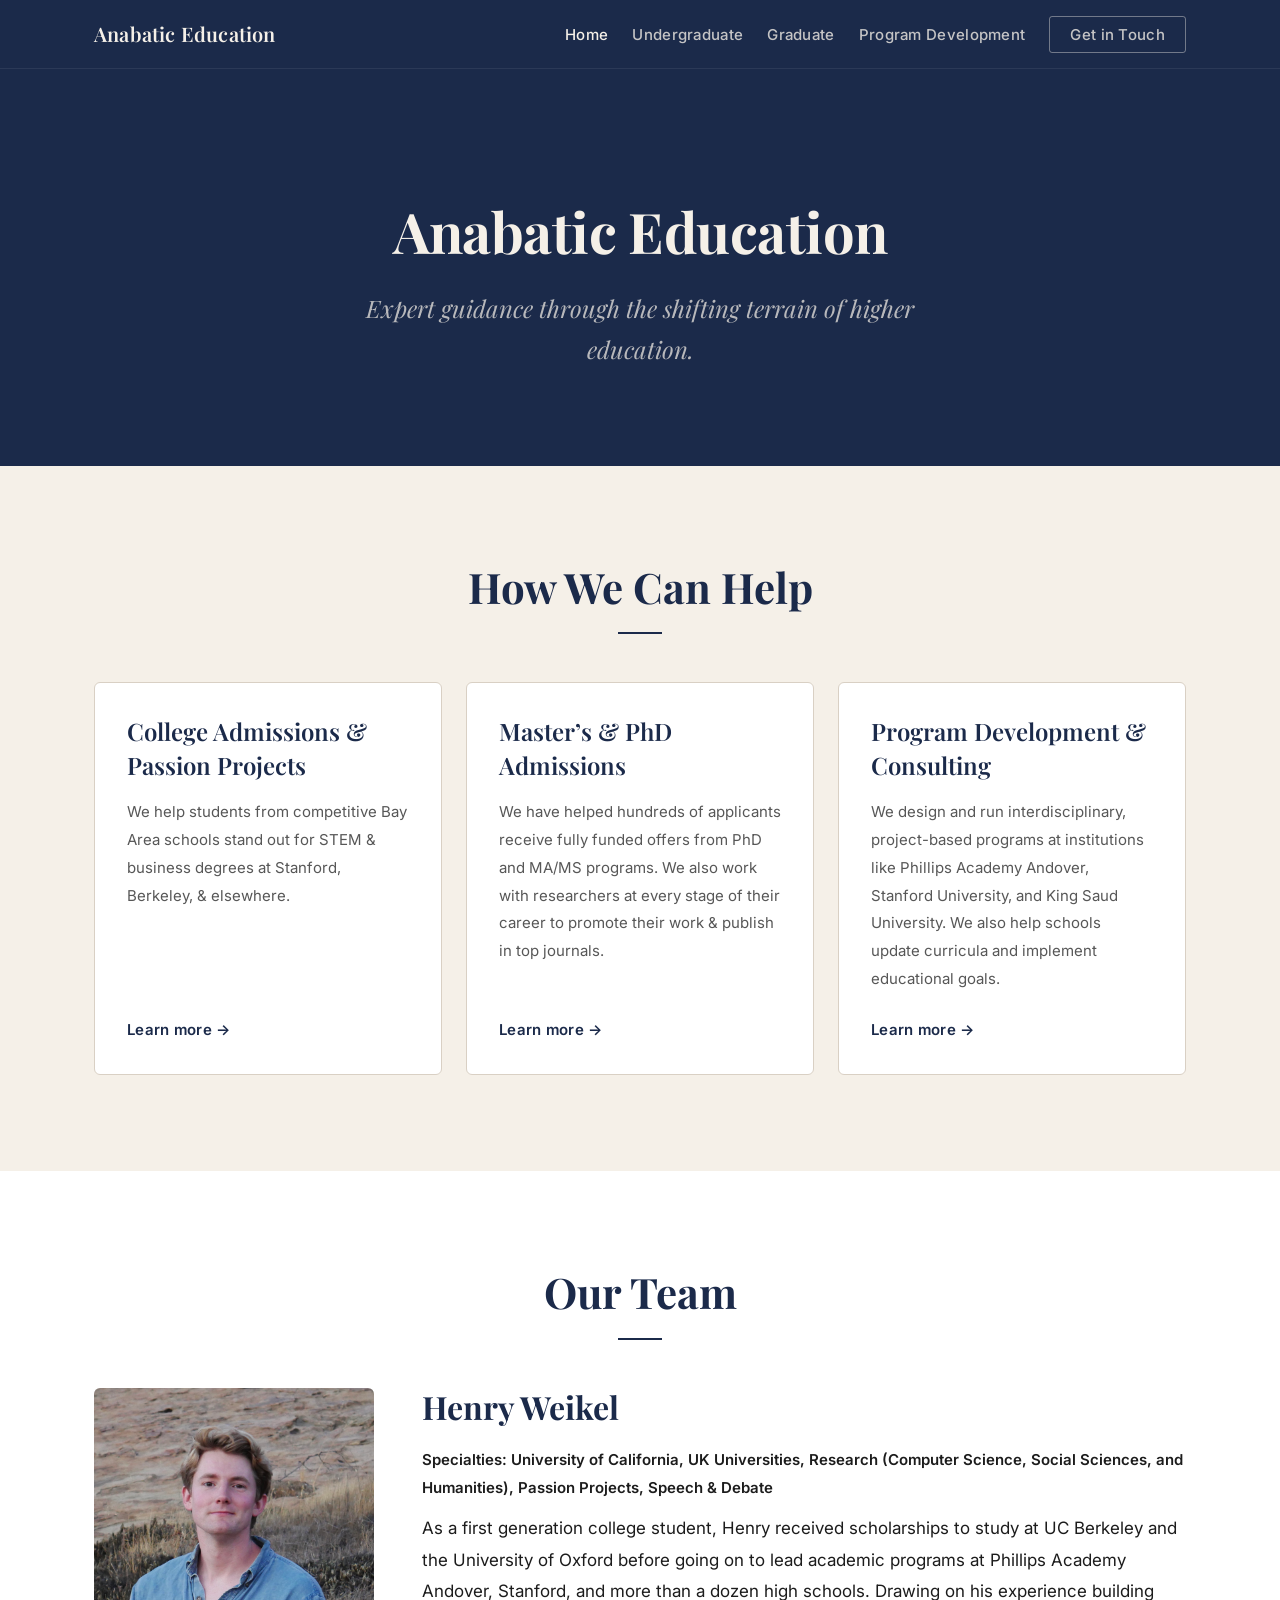
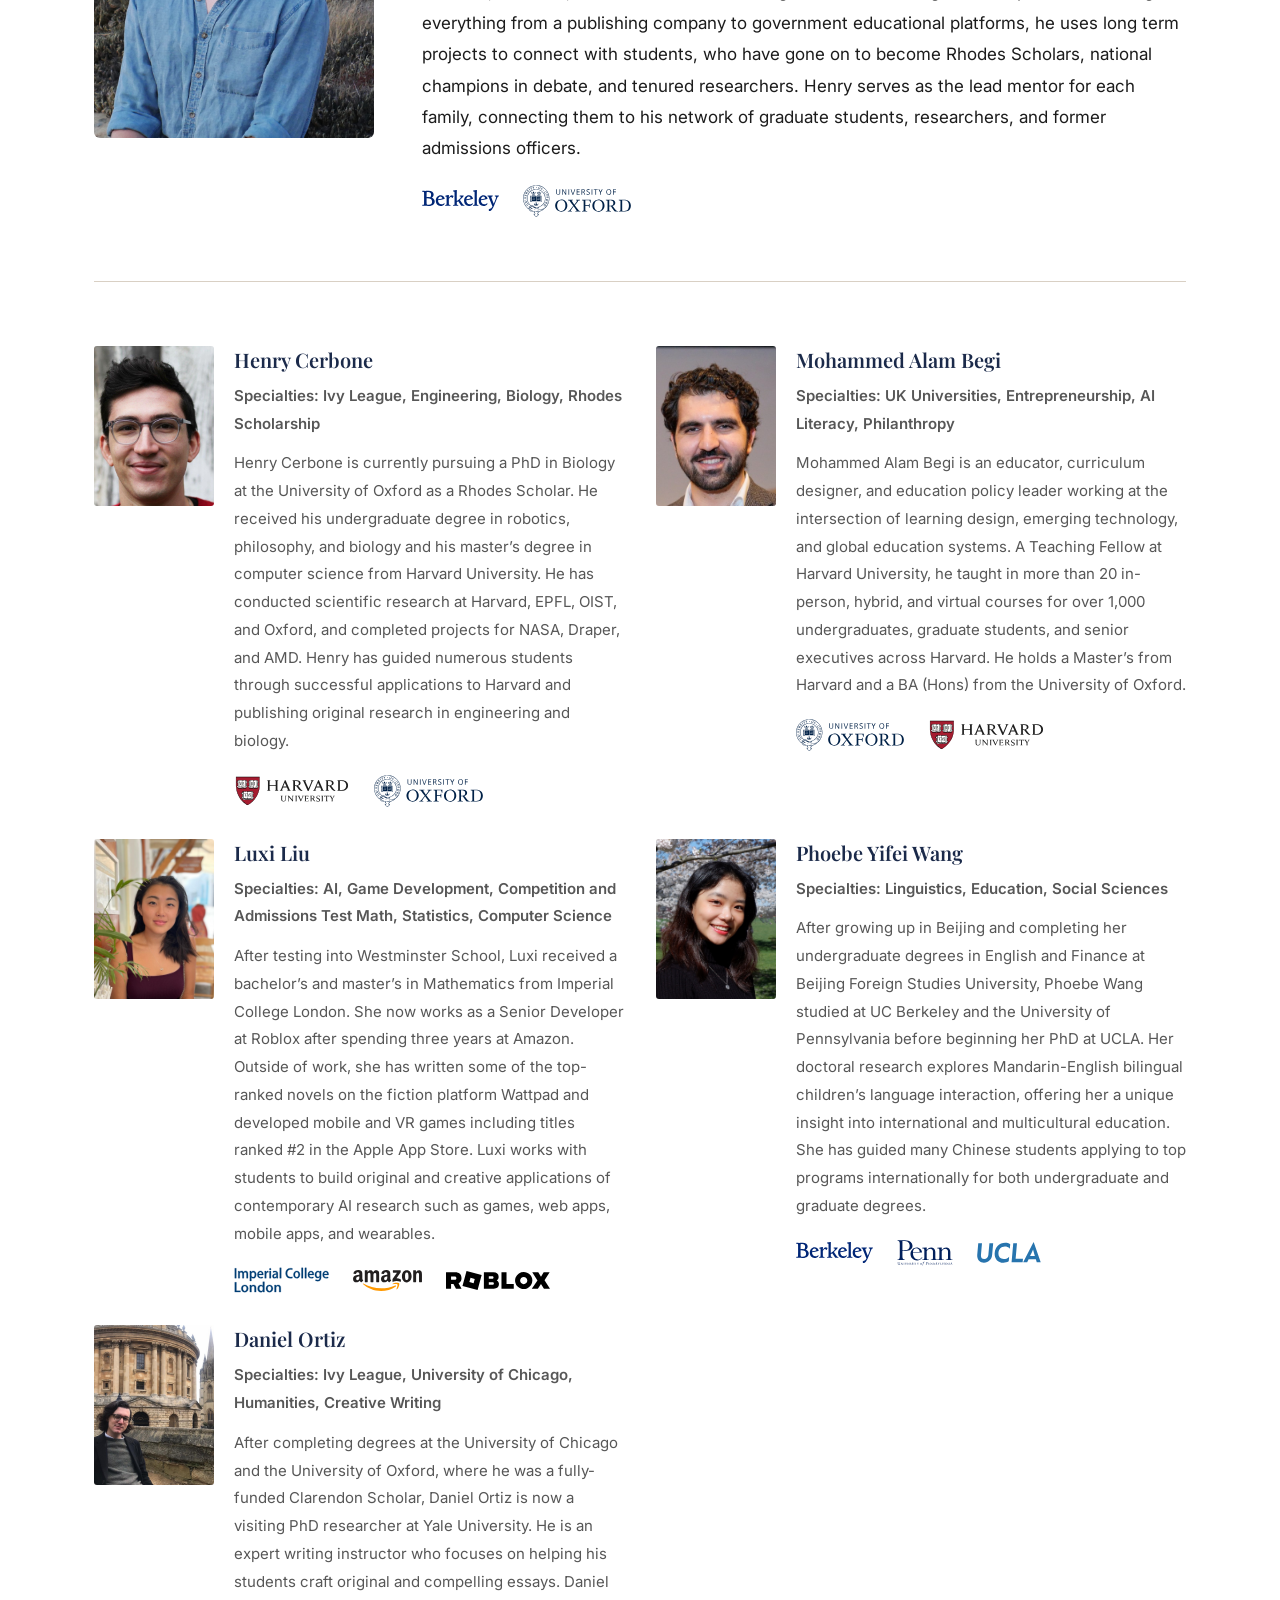
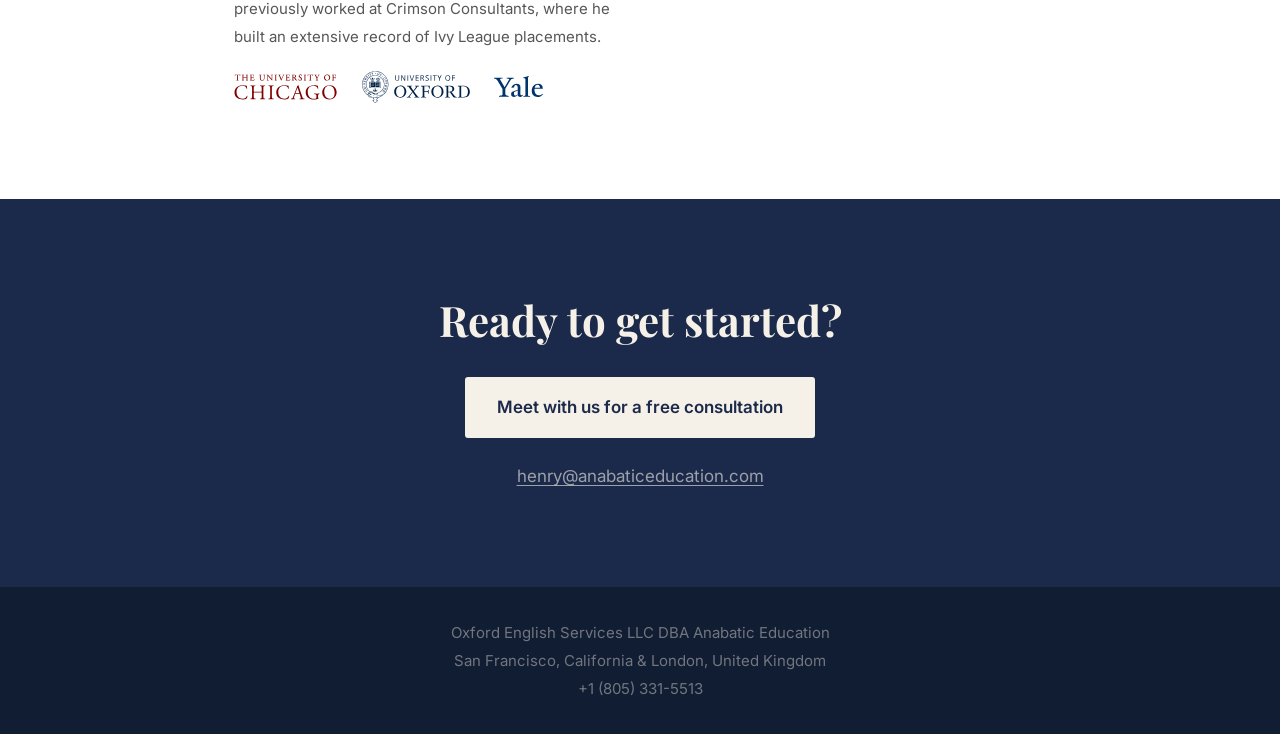
==== commit 615f82dc: "Add Mohammed Alam Begi and affiliation wordmarks to team Swap Mohammed Alam Begi into the team grid " ====
--- a/index.html
+++ b/index.html
@@ -131,6 +131,10 @@
           <h3>Henry Weikel</h3>
           <p class="team-specialties">Specialties: University of California, UK Universities, Research (Computer Science, Social Sciences, and Humanities), Passion Projects, Speech &amp; Debate</p>
           <p>As a first generation college student, Henry received scholarships to study at UC Berkeley and the University of Oxford before going on to lead academic programs at Phillips Academy Andover, Stanford, and more than a dozen high schools. Drawing on his experience building everything from a publishing company to government educational platforms, he uses long term projects to connect with students, who have gone on to become Rhodes Scholars, national champions in debate, and tenured researchers. Henry serves as the lead mentor for each family, connecting them to his network of graduate students, researchers, and former admissions officers.</p>
+          <div class="team-affiliations">
+            <img src="images/logos/berkeley.svg" alt="UC Berkeley" title="UC Berkeley" loading="lazy">
+            <img src="images/logos/oxford.svg" alt="University of Oxford" title="University of Oxford" loading="lazy">
+          </div>
         </div>
       </div>
 
@@ -143,6 +147,51 @@
             <h4>Henry Cerbone</h4>
             <p class="team-specialties">Specialties: Ivy League, Engineering, Biology, Rhodes Scholarship</p>
             <p>Henry Cerbone is currently pursuing a PhD in Biology at the University of Oxford as a Rhodes Scholar. He received his undergraduate degree in robotics, philosophy, and biology and his master&rsquo;s degree in computer science from Harvard University. He has conducted scientific research at Harvard, EPFL, OIST, and Oxford, and completed projects for NASA, Draper, and AMD. Henry has guided numerous students through successful applications to Harvard and publishing original research in engineering and biology.</p>
+            <div class="team-affiliations">
+              <img src="images/logos/harvard.svg" alt="Harvard University" title="Harvard University" loading="lazy">
+              <img src="images/logos/oxford.svg" alt="University of Oxford" title="University of Oxford" loading="lazy">
+            </div>
+          </div>
+        </div>
+
+        <div class="team-card">
+          <img src="images/mohammedalambegi.jpg" alt="Mohammed Alam Begi">
+          <div class="team-card-body">
+            <h4>Mohammed Alam Begi</h4>
+            <p class="team-specialties">Specialties: UK Universities, Entrepreneurship, AI Literacy, Philanthropy</p>
+            <p>Mohammed Alam Begi is an educator, curriculum designer, and education policy leader working at the intersection of learning design, emerging technology, and global education systems. A Teaching Fellow at Harvard University, he taught in more than 20 in-person, hybrid, and virtual courses for over 1,000 undergraduates, graduate students, and senior executives across Harvard. He holds a Master&rsquo;s from Harvard and a BA (Hons) from the University of Oxford.</p>
+            <div class="team-affiliations">
+              <img src="images/logos/oxford.svg" alt="University of Oxford" title="University of Oxford" loading="lazy">
+              <img src="images/logos/harvard.svg" alt="Harvard University" title="Harvard University" loading="lazy">
+            </div>
+          </div>
+        </div>
+
+        <div class="team-card">
+          <img src="images/luxiliu.jpg" alt="Luxi Liu">
+          <div class="team-card-body">
+            <h4>Luxi Liu</h4>
+            <p class="team-specialties">Specialties: AI, Game Development, Competition and Admissions Test Math, Statistics, Computer Science</p>
+            <p>After testing into Westminster School, Luxi received a bachelor&rsquo;s and master&rsquo;s in Mathematics from Imperial College London. She now works as a Senior Developer at Roblox after spending three years at Amazon. Outside of work, she has written some of the top-ranked novels on the fiction platform Wattpad and developed mobile and VR games including titles ranked #2 in the Apple App Store. Luxi works with students to build original and creative applications of contemporary AI research such as games, web apps, mobile apps, and wearables.</p>
+            <div class="team-affiliations">
+              <img src="images/logos/imperial.svg" alt="Imperial College London" title="Imperial College London" loading="lazy">
+              <img src="images/logos/amazon.svg" alt="Amazon" title="Amazon" loading="lazy">
+              <img src="images/logos/roblox.svg" alt="Roblox" title="Roblox" loading="lazy">
+            </div>
+          </div>
+        </div>
+
+        <div class="team-card">
+          <img src="images/phoebewang.jpg" alt="Phoebe Yifei Wang">
+          <div class="team-card-body">
+            <h4>Phoebe Yifei Wang</h4>
+            <p class="team-specialties">Specialties: Linguistics, Education, Social Sciences</p>
+            <p>After growing up in Beijing and completing her undergraduate degrees in English and Finance at Beijing Foreign Studies University, Phoebe Wang studied at UC Berkeley and the University of Pennsylvania before beginning her PhD at UCLA. Her doctoral research explores Mandarin-English bilingual children&rsquo;s language interaction, offering her a unique insight into international and multicultural education. She has guided many Chinese students applying to top programs internationally for both undergraduate and graduate degrees.</p>
+            <div class="team-affiliations">
+              <img src="images/logos/berkeley.svg" alt="UC Berkeley" title="UC Berkeley" loading="lazy">
+              <img src="images/logos/penn.svg" alt="University of Pennsylvania" title="University of Pennsylvania" loading="lazy">
+              <img src="images/logos/ucla.svg" alt="UCLA" title="UCLA" loading="lazy">
+            </div>
           </div>
         </div>
 
@@ -152,24 +201,11 @@
             <h4>Daniel Ortiz</h4>
             <p class="team-specialties">Specialties: Ivy League, University of Chicago, Humanities, Creative Writing</p>
             <p>After completing degrees at the University of Chicago and the University of Oxford, where he was a fully-funded Clarendon Scholar, Daniel Ortiz is now a visiting PhD researcher at Yale University. He is an expert writing instructor who focuses on helping his students craft original and compelling essays. Daniel previously worked at Crimson Consultants, where he built an extensive record of Ivy League placements.</p>
-          </div>
-        </div>
-
-        <div class="team-card">
-          <img src="images/luxiliu.jpg" alt="Luxi Liu">
-          <div class="team-card-body">
-            <h4>Luxi Liu</h4>
-            <p class="team-specialties">Specialties: AI, Game Development, Competition and Admissions Test Math, Statistics, Computer Science</p>
-            <p>After testing into Westminster School, Luxi received a bachelor&rsquo;s and master&rsquo;s in Mathematics from Imperial College London. She now works as a Senior Developer at Roblox after spending three years at Amazon. Outside of work, she has written some of the top-ranked novels on the fiction platform Wattpad and developed mobile and VR games including titles ranked #2 in the Apple App Store. Luxi works with students to build original and creative applications of contemporary AI research such as games, web apps, mobile apps, and wearables.</p>
-          </div>
-        </div>
-
-        <div class="team-card">
-          <img src="images/phoebewang.jpg" alt="Phoebe Yifei Wang">
-          <div class="team-card-body">
-            <h4>Phoebe Yifei Wang</h4>
-            <p class="team-specialties">Specialties: Linguistics, Education, Social Sciences</p>
-            <p>After growing up in Beijing and completing her undergraduate degrees in English and Finance at Beijing Foreign Studies University, Phoebe Wang studied at UC Berkeley and the University of Pennsylvania before beginning her PhD at UCLA. Her doctoral research explores Mandarin-English bilingual children&rsquo;s language interaction, offering her a unique insight into international and multicultural education. She has guided many Chinese students applying to top programs internationally for both undergraduate and graduate degrees.</p>
+            <div class="team-affiliations">
+              <img src="images/logos/uchicago.svg" alt="University of Chicago" title="University of Chicago" loading="lazy">
+              <img src="images/logos/oxford.svg" alt="University of Oxford" title="University of Oxford" loading="lazy">
+              <img src="images/logos/yale.svg" alt="Yale University" title="Yale University" loading="lazy">
+            </div>
           </div>
         </div>
 
--- a/styles.css
+++ b/styles.css
@@ -438,6 +438,49 @@
   margin-bottom: var(--sp-3);
 }
 
+/* Affiliation wordmarks */
+.team-affiliations {
+  display: flex;
+  flex-wrap: wrap;
+  align-items: center;
+  gap: var(--sp-6);
+  margin-top: var(--sp-5);
+}
+
+/* Specificity here must beat `.team-card img` so the wordmarks opt out of the
+   portrait sizing (fixed width, 3:4 crop) they would otherwise inherit.
+   Capping both height and width keeps the compact marks (Yale, UCLA) and the
+   wide two-line lockups (Chicago, Imperial) at a similar optical weight. */
+.team-lead-bio .team-affiliations img,
+.team-card .team-affiliations img {
+  width: auto;
+  height: 26px;
+  max-width: 104px;
+  aspect-ratio: auto;
+  object-fit: contain;
+  object-position: center;
+  border-radius: 0;
+  flex-shrink: 0;
+}
+
+/* Optical balancing. A single word set at full height (Berkeley, Yale) reads
+   much heavier than a crest-plus-small-caps lockup (Oxford, Harvard) at that
+   same height, so the two groups are sized against each other rather than
+   against the box. */
+.team-affiliations img[src*="berkeley"],
+.team-affiliations img[src*="yale"],
+.team-affiliations img[src*="ucla"],
+.team-affiliations img[src*="amazon"],
+.team-affiliations img[src*="roblox"] {
+  height: 21px;
+}
+
+.team-affiliations img[src*="oxford"],
+.team-affiliations img[src*="harvard"] {
+  height: 32px;
+  max-width: 124px;
+}
+
 /* ============================================================
    CTA
    ============================================================ */
@@ -1006,6 +1049,31 @@
     width: 100px;
   }
 
+  .team-affiliations {
+    gap: var(--sp-5);
+    margin-top: var(--sp-4);
+  }
+
+  .team-lead-bio .team-affiliations img,
+  .team-card .team-affiliations img {
+    height: 22px;
+    max-width: 86px;
+  }
+
+  .team-affiliations img[src*="berkeley"],
+  .team-affiliations img[src*="yale"],
+  .team-affiliations img[src*="ucla"],
+  .team-affiliations img[src*="amazon"],
+  .team-affiliations img[src*="roblox"] {
+    height: 18px;
+  }
+
+  .team-affiliations img[src*="oxford"],
+  .team-affiliations img[src*="harvard"] {
+    height: 27px;
+    max-width: 104px;
+  }
+
   .case-studies-grid {
     grid-template-columns: 1fr;
   }
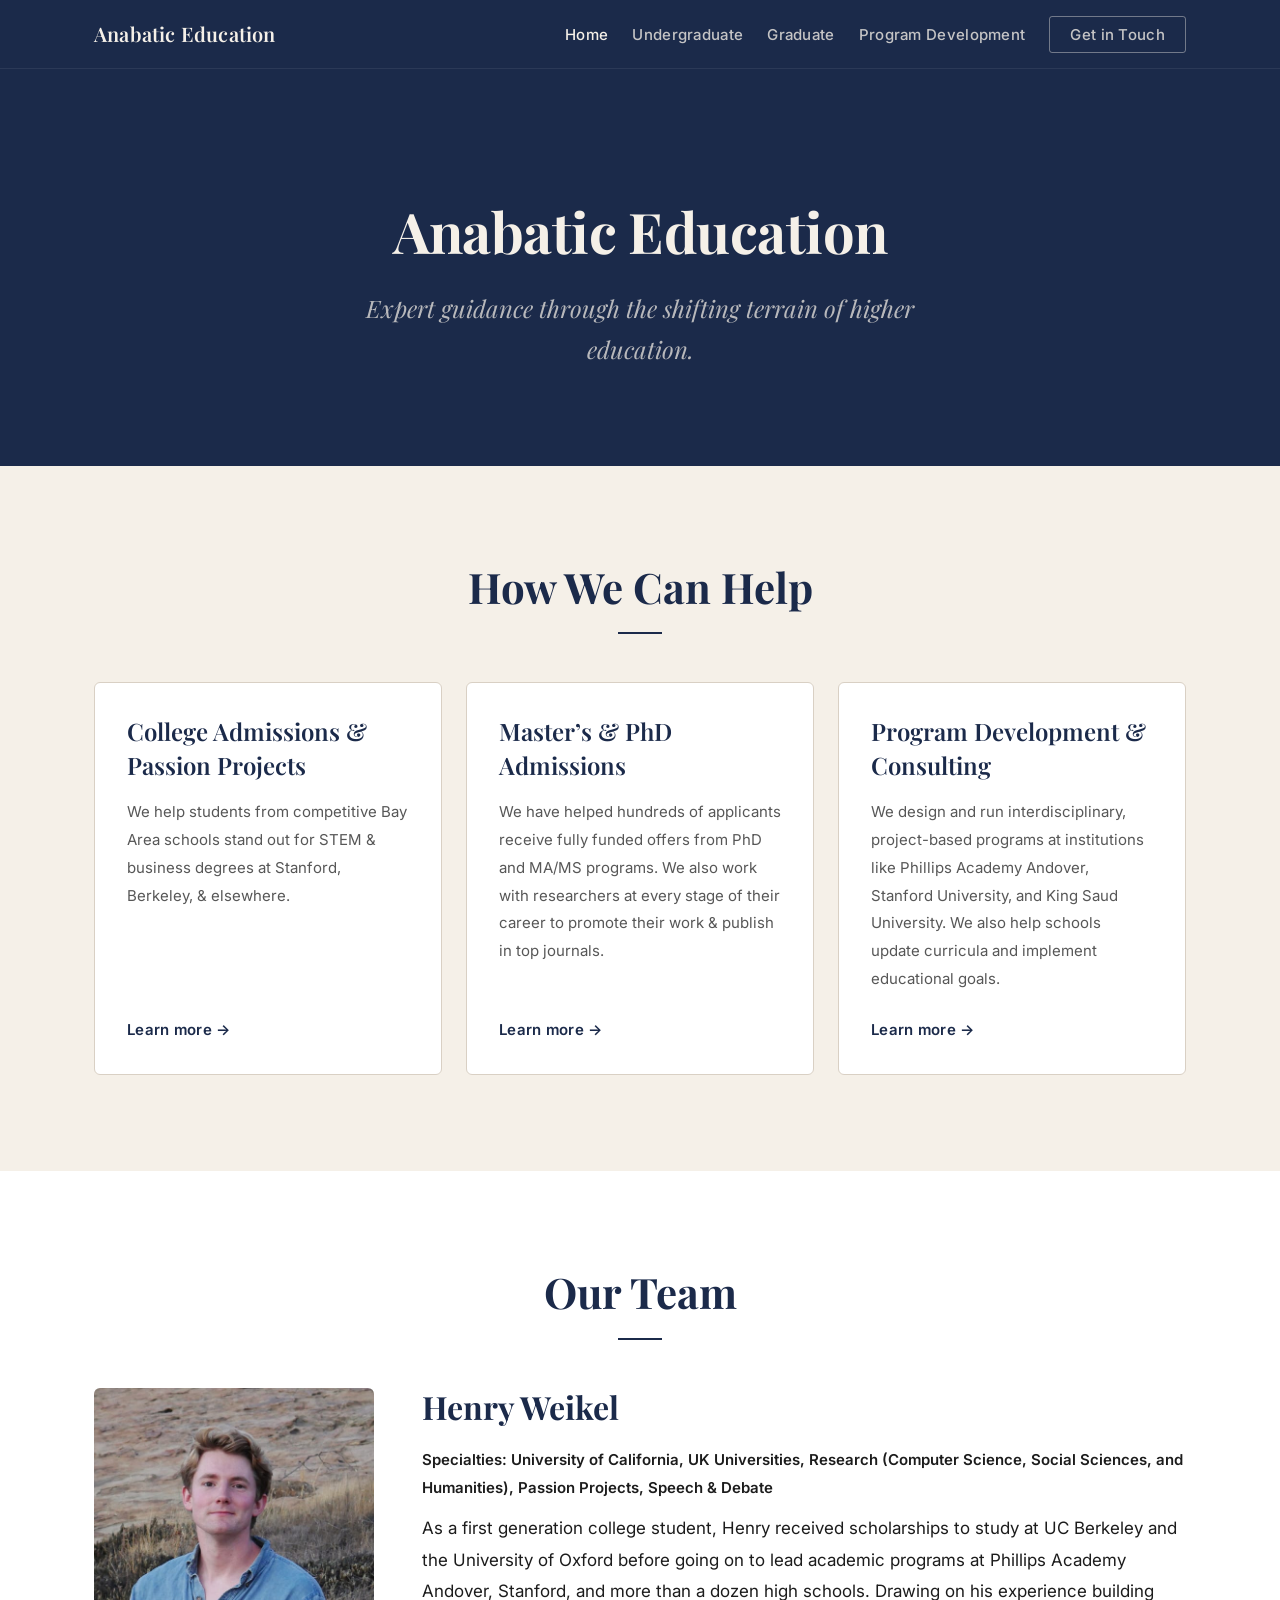
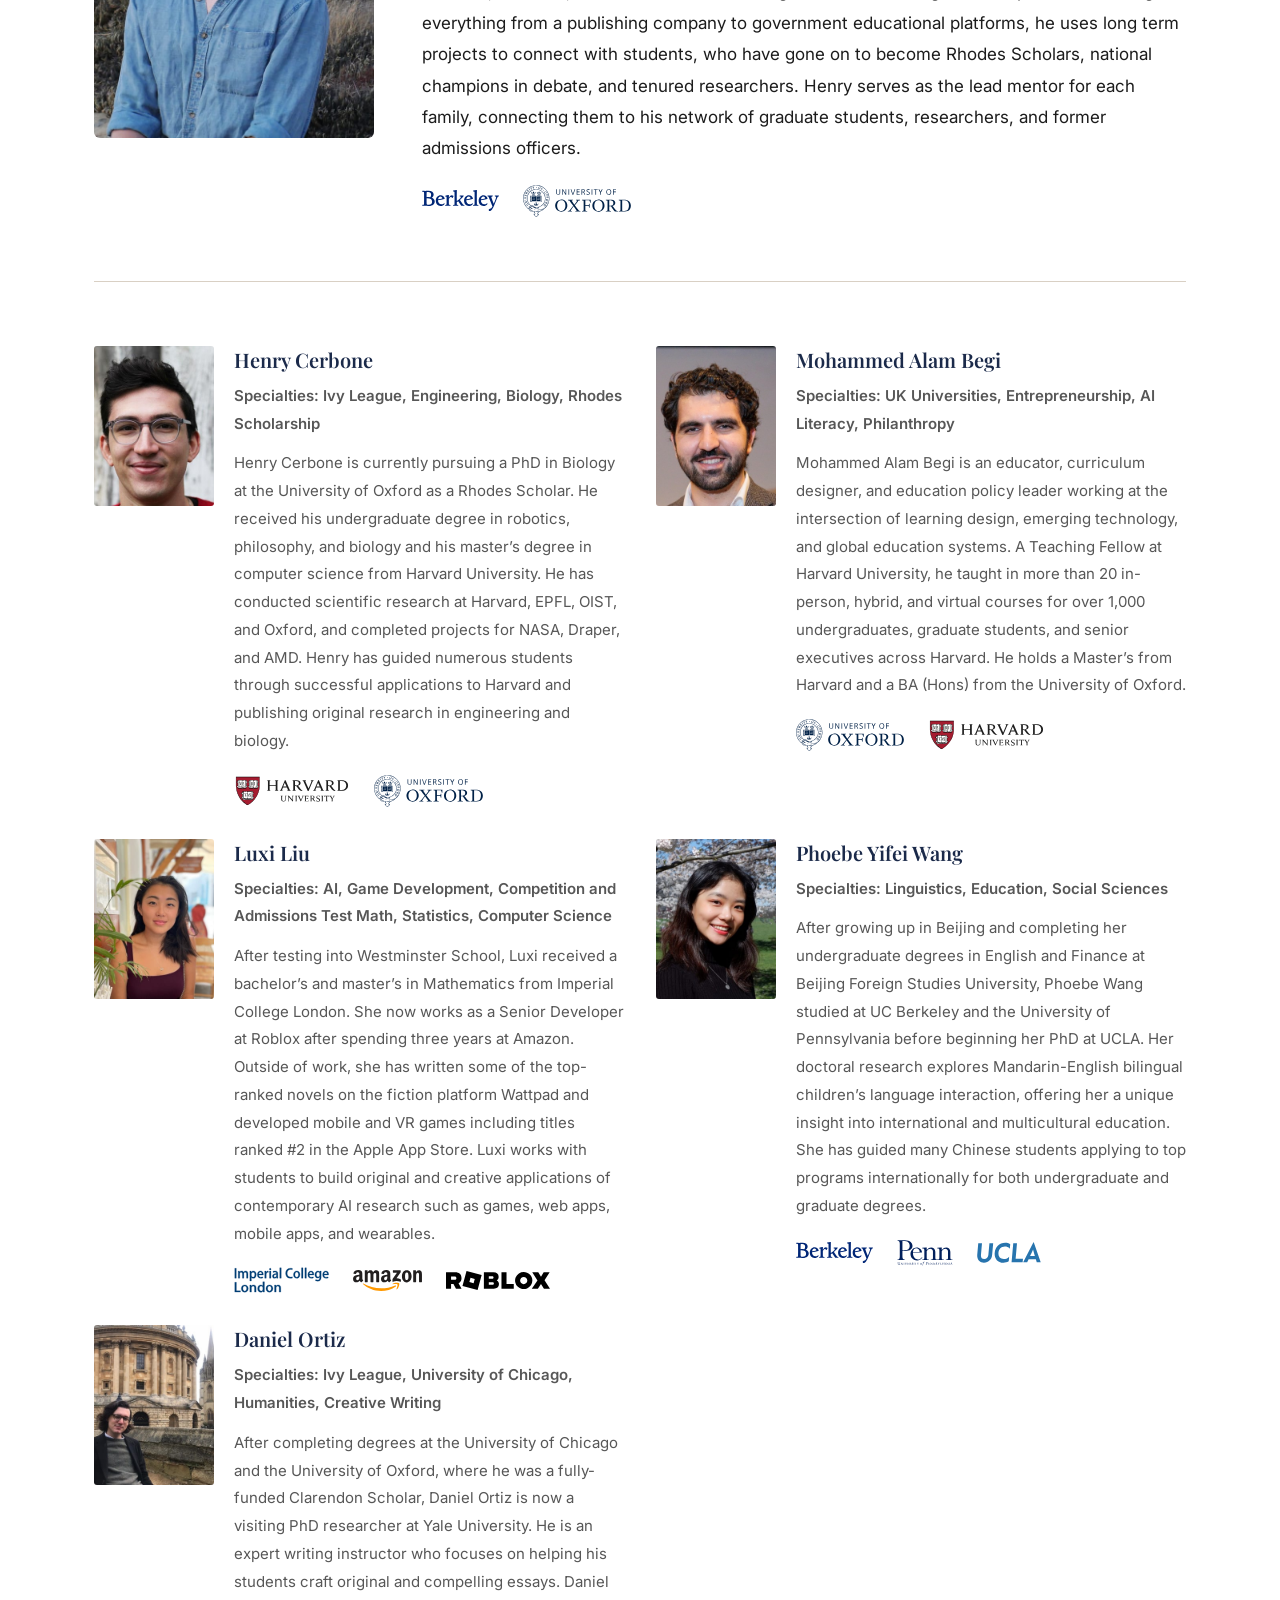
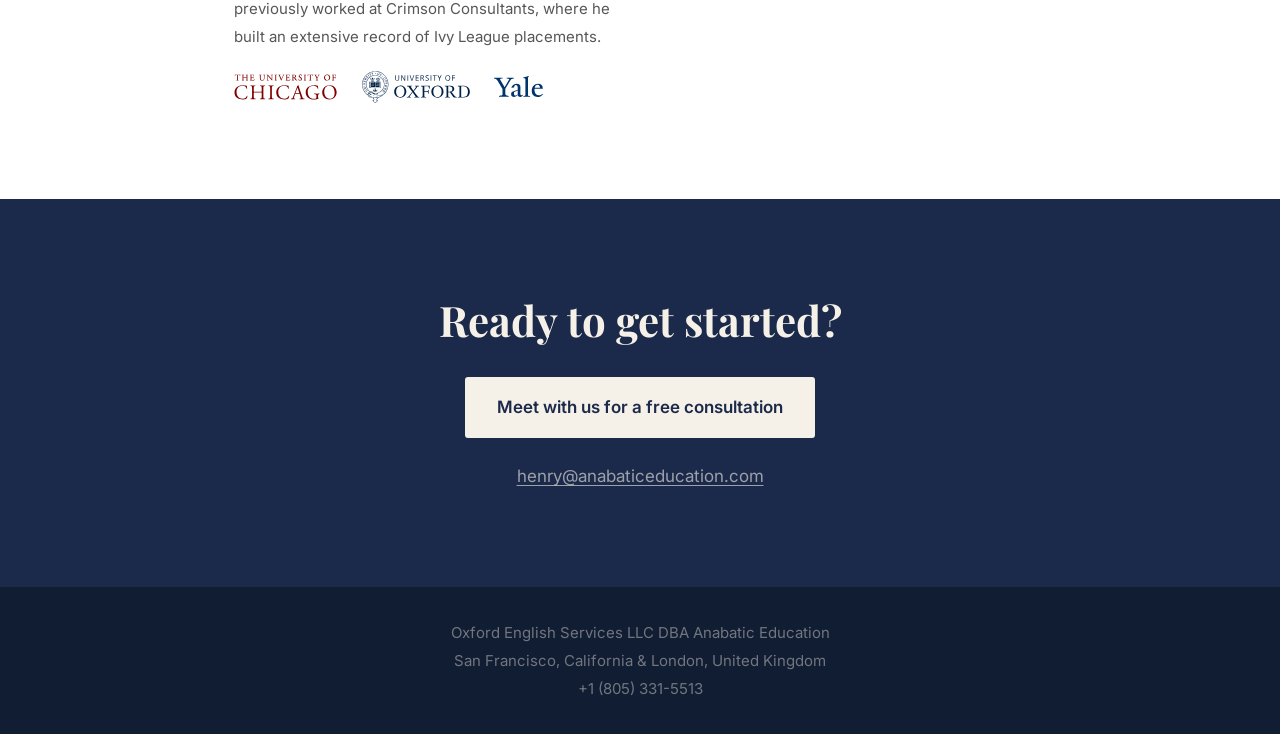
==== commit 95f7064c: "Update deploy actions to Node 24 and cut image payload Bump the Pages workflow off the deprecated No" ====
--- a/index.html
+++ b/index.html
@@ -12,11 +12,11 @@
   <meta property="og:title" content="Anabatic Education | Bay Area College &amp; Graduate Admissions Consulting">
   <meta property="og:description" content="Expert, mentor-led guidance for college admissions, graduate admissions, and program development — serving Bay Area families and students nationwide.">
   <meta property="og:url" content="https://anabaticeducation.com/">
-  <meta property="og:image" content="https://anabaticeducation.com/images/henryweikel.jpg">
+  <meta property="og:image" content="https://anabaticeducation.com/images/og-image.jpg">
   <meta name="twitter:card" content="summary_large_image">
   <meta name="twitter:title" content="Anabatic Education | Bay Area College &amp; Graduate Admissions Consulting">
   <meta name="twitter:description" content="Expert, mentor-led guidance for college admissions, graduate admissions, and program development — serving Bay Area families and students nationwide.">
-  <meta name="twitter:image" content="https://anabaticeducation.com/images/henryweikel.jpg">
+  <meta name="twitter:image" content="https://anabaticeducation.com/images/og-image.jpg">
 
   <link rel="icon" href="favicon.svg" type="image/svg+xml">
   <link rel="alternate icon" href="favicon.ico">
@@ -34,8 +34,8 @@
     "name": "Anabatic Education",
     "alternateName": "Oxford English Services LLC",
     "url": "https://anabaticeducation.com/",
-    "logo": "https://anabaticeducation.com/images/henryweikel.jpg",
-    "image": "https://anabaticeducation.com/images/henryweikel.jpg",
+    "logo": "https://anabaticeducation.com/apple-touch-icon.png",
+    "image": "https://anabaticeducation.com/images/og-image.jpg",
     "description": "Expert, mentor-led guidance for college admissions, graduate admissions, and program development.",
     "email": "henry@anabaticeducation.com",
     "telephone": "+1-805-331-5513",
